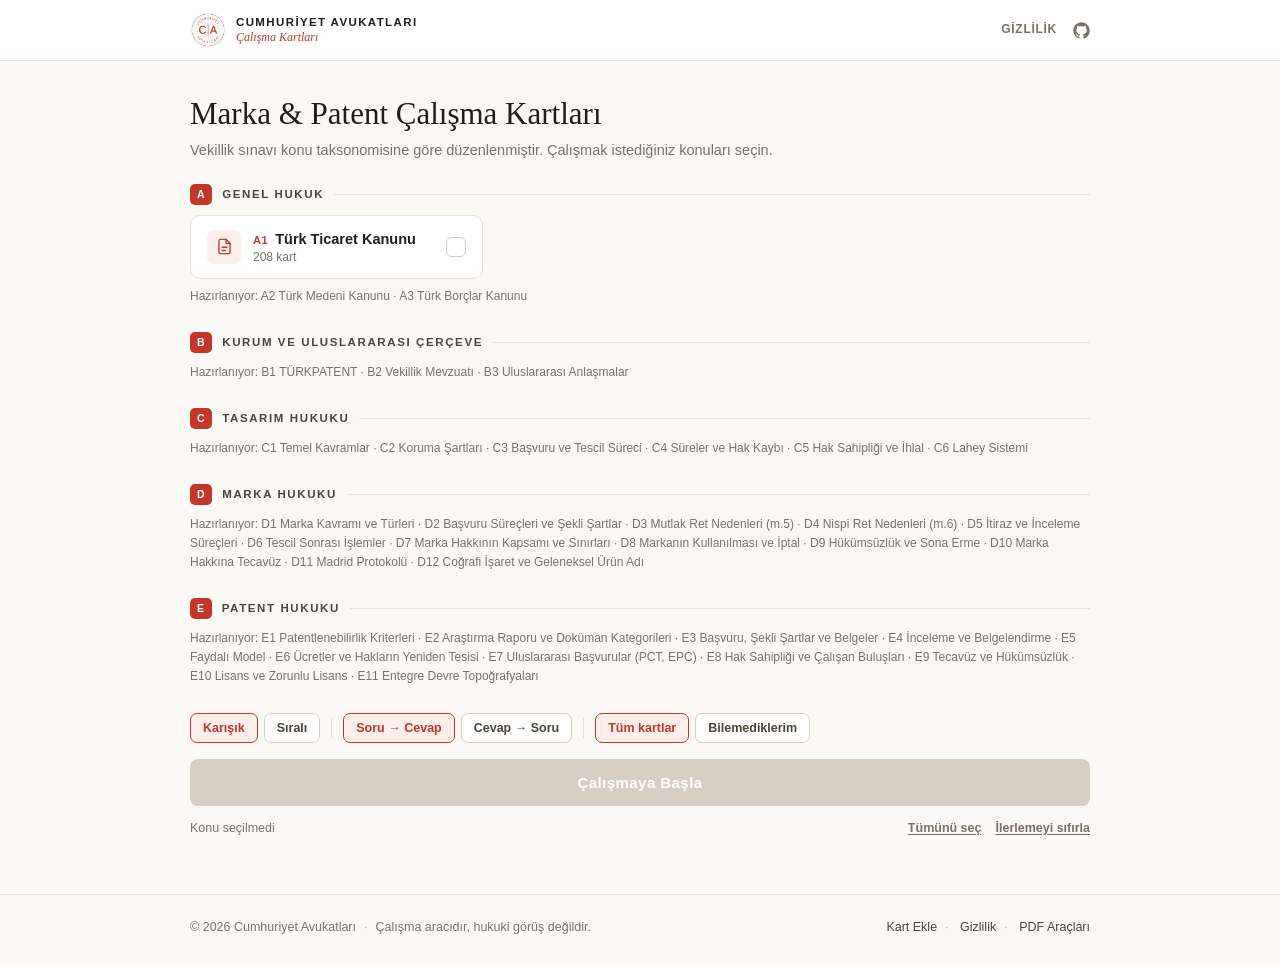
==== index.html @ 741593d1 "İçeriği konu taksonomisine oturt ve A1'i (TTK) doldur Kart verisi, vekillik sınavı konu taksonomisin" ====
<!DOCTYPE html>
<html lang="tr">
<head>
<meta charset="UTF-8">
<meta name="viewport" content="width=device-width, initial-scale=1.0">
<title>Marka &amp; Patent Çalışma Kartları — Cumhuriyet Avukatları</title>
<meta name="description" content="Marka ve Patent Vekilliği Sınavı için soru–cevap çalışma kartları. Tarayıcıda çalışır, üyelik istemez, veri toplamaz.">
<link rel="icon" type="image/png" href="assets/favicon.png">
<link rel="stylesheet" href="assets/css/style.css">
<link rel="stylesheet" href="assets/css/kartlar.css">
</head>
<body>

<header class="site-header">
  <div class="container header-inner">
    <a class="brand" href="index.html">
      <img src="assets/logo.png" alt="Cumhuriyet Avukatları logosu" class="brand-logo">
      <span class="brand-text"><strong>CUMHUR&#304;YET AVUKATLARI</strong><small>Çalışma Kartları</small></span>
    </a>
    <div class="header-links">
      <a href="gizlilik.html"><span class="metin">Gizlilik</span></a>
      <a href="https://github.com/ersancetin/marka-patent-calisma-kartlari" target="_blank" rel="noopener" title="GitHub" aria-label="GitHub"><svg width="17" height="17" viewBox="0 0 24 24" fill="currentColor"><path d="M12 .5C5.6.5.5 5.6.5 12c0 5.1 3.3 9.4 7.9 10.9.6.1.8-.2.8-.6v-2c-3.2.7-3.9-1.4-3.9-1.4-.5-1.3-1.3-1.7-1.3-1.7-1-.7.1-.7.1-.7 1.2.1 1.8 1.2 1.8 1.2 1 1.8 2.8 1.3 3.4 1 .1-.8.4-1.3.7-1.6-2.6-.3-5.3-1.3-5.3-5.7 0-1.3.4-2.3 1.2-3.1-.1-.3-.5-1.5.1-3.1 0 0 1-.3 3.2 1.2a11 11 0 0 1 5.8 0c2.2-1.5 3.2-1.2 3.2-1.2.6 1.6.2 2.8.1 3.1.8.8 1.2 1.8 1.2 3.1 0 4.4-2.7 5.4-5.3 5.7.4.4.8 1.1.8 2.2v3.3c0 .4.2.7.8.6 4.6-1.5 7.9-5.8 7.9-10.9C23.5 5.6 18.4.5 12 .5z"/></svg></a>
    </div>
  </div>
</header>

<main class="container">

  <!-- ============ Deste seçimi ============ -->
  <div id="secim-ekrani">
    <div class="sayfa-bas">
      <h1>Marka &amp; Patent Çalışma Kartları</h1>
      <p>Vekillik sınavı konu taksonomisine göre düzenlenmiştir. Çalışmak istediğiniz konuları seçin.</p>
    </div>

    <div class="bos-uyari hidden" id="bos-uyari">
      <strong>Henüz kart yüklenmedi.</strong>
      Kart içeriği <code>data/desteler.js</code> dosyasından okunur; biçim için
      <a href="katki.html">kart ekleme rehberine</a> bakabilirsiniz.
    </div>

    <div id="deste-grid"></div>

    <div class="secenekler" id="secenekler">
      <div class="opt-row">
        <button type="button" class="opt-choice active" data-grup="sira" data-sira="karisik">Karışık</button>
        <button type="button" class="opt-choice" data-grup="sira" data-sira="sirali">Sıralı</button>
        <span class="opt-ayrac"></span>
        <button type="button" class="opt-choice active" data-grup="yon" data-yon="soru">Soru &rarr; Cevap</button>
        <button type="button" class="opt-choice" data-grup="yon" data-yon="cevap">Cevap &rarr; Soru</button>
        <span class="opt-ayrac"></span>
        <button type="button" class="opt-choice active" data-grup="kapsam" data-kapsam="tumu">Tüm kartlar</button>
        <button type="button" class="opt-choice" data-grup="kapsam" data-kapsam="bilinmeyen">Bilemediklerim</button>
      </div>
      <button type="button" class="btn btn-primary btn-block" id="basla" disabled>Çalışmaya Başla</button>
      <p class="secim-alt">
        <span id="secim-say"></span>
        <button type="button" class="link-btn" id="tumunu-sec">Tümünü seç</button>
        <button type="button" class="link-btn" id="sifirla">İlerlemeyi sıfırla</button>
      </p>
    </div>
  </div>

  <!-- ============ Çalışma ekranı ============ -->
  <div id="calisma-ekrani" class="calisma hidden">
    <div class="calisma-bar">
      <button type="button" class="gez-btn" id="geri">
        <svg width="14" height="14" viewBox="0 0 24 24" fill="none" stroke="currentColor" stroke-width="2.2" stroke-linecap="round" stroke-linejoin="round"><path d="M19 12H5M11 6l-6 6 6 6"/></svg>
        Konular
      </button>
      <span class="deste-etiket" id="deste-etiket"></span>
      <span class="sayac"><strong id="sayac-mevcut">1</strong> / <span id="sayac-toplam">0</span></span>
    </div>

    <div class="ilerleme"><div class="ilerleme-dolu" id="ilerleme-dolu"></div></div>

    <div class="kart-alan">
      <div class="kart" id="kart" role="button" tabindex="0" aria-label="Kartı çevirmek için tıklayın">
        <div class="kart-yuz kart-on">
          <span class="kart-etiket" id="kart-on-etiket">Soru</span>
          <span class="kart-alt" id="kart-alt-on"></span>
          <div class="kart-metin" id="kart-on-metin"></div>
          <span class="kart-ipucu">Cevap için dokunun</span>
        </div>
        <div class="kart-yuz kart-arka">
          <span class="kart-etiket" id="kart-arka-etiket">Cevap</span>
          <span class="kart-alt" id="kart-alt-arka"></span>
          <div class="kart-metin" id="kart-arka-metin"></div>
          <div class="kart-kaynak" id="kart-kaynak"></div>
          <span class="kart-ipucu">Geri dönmek için dokunun</span>
        </div>
      </div>
    </div>

    <div class="degerlendirme">
      <button type="button" class="deg-btn bildim" id="bildim">
        <svg width="15" height="15" viewBox="0 0 24 24" fill="none" stroke="currentColor" stroke-width="2.4" stroke-linecap="round" stroke-linejoin="round"><path d="M4 12.5l5 5L20 6.5"/></svg>
        Bildim
      </button>
      <button type="button" class="deg-btn tekrar" id="tekrar">
        <svg width="15" height="15" viewBox="0 0 24 24" fill="none" stroke="currentColor" stroke-width="2.2" stroke-linecap="round" stroke-linejoin="round"><path d="M20 11a8 8 0 1 0-2.3 6.3"/><path d="M20 5v6h-6"/></svg>
        Tekrar Et
      </button>
    </div>

    <div class="gezinme">
      <button type="button" class="gez-btn" id="onceki">
        <svg width="13" height="13" viewBox="0 0 24 24" fill="none" stroke="currentColor" stroke-width="2.2" stroke-linecap="round" stroke-linejoin="round"><path d="M15 6l-6 6 6 6"/></svg>
        Önceki
      </button>
      <button type="button" class="gez-btn ikon" id="karistir" title="Karıştır" aria-label="Karıştır">
        <svg width="14" height="14" viewBox="0 0 24 24" fill="none" stroke="currentColor" stroke-width="2" stroke-linecap="round" stroke-linejoin="round"><path d="M16 3h5v5M4 20L21 3M21 16v5h-5M15 15l6 6M4 4l5 5"/></svg>
      </button>
      <button type="button" class="gez-btn" id="sonraki">
        <span id="sonraki-metin">Sonraki</span>
        <svg width="13" height="13" viewBox="0 0 24 24" fill="none" stroke="currentColor" stroke-width="2.2" stroke-linecap="round" stroke-linejoin="round"><path d="M9 6l6 6-6 6"/></svg>
      </button>
    </div>

    <p class="kisayollar">
      <kbd>Boşluk</kbd> çevir · <kbd>&larr;</kbd> <kbd>&rarr;</kbd> gezin · <kbd>1</kbd> bildim · <kbd>2</kbd> tekrar
    </p>
  </div>

  <!-- ============ Tur özeti ============ -->
  <div id="ozet-ekrani" class="ozet hidden">
    <div class="ozet-oran" id="ozet-oran">%0</div>
    <h2>Tur tamamlandı</h2>
    <p class="ozet-alt" id="ozet-alt"></p>
    <div class="ozet-actions">
      <button type="button" class="btn btn-primary" id="tekrar-et">Bilemediklerimi Tekrar Et</button>
      <button type="button" class="btn btn-outline" id="bastan">Baştan Başla</button>
      <button type="button" class="btn btn-outline" id="ozet-geri">Konulara Dön</button>
    </div>
  </div>

</main>

<footer class="site-footer">
  <div class="container footer-inner">
    <span>&copy; 2026 Cumhuriyet Avukatları<span class="sep">·</span>Çalışma aracıdır, hukuki görüş değildir.</span>
    <span>
      <a href="katki.html">Kart Ekle</a><span class="sep">·</span>
      <a href="gizlilik.html">Gizlilik</a><span class="sep">·</span>
      <a href="https://ersancetin.github.io/cumhuriyet-avukatlari/" target="_blank" rel="noopener">PDF Araçları</a>
    </span>
  </div>
</footer>

<script src="data/desteler.js"></script>
<script src="assets/js/kartlar.js"></script>
</body>
</html>
---- assets/css/style.css ----
/* ============================================================
   Cumhuriyet Avukatları · Çalışma Kartları
   Sade marka katmanı: ince başlık, ince altbilgi, doküman sayfası.
   Açık kaynak — https://github.com/ersancetin/marka-patent-calisma-kartlari
   ============================================================ */

:root {
  --red: #C2372A;
  --red-dark: #A32C20;
  --red-soft: #FBEEEC;
  --ink: #221D18;
  --ink-soft: #4A443D;
  --muted: #7A7268;
  --paper: #FBF9F6;
  --white: #FFFFFF;
  --line: #E9E2D9;
  --line-strong: #D8CFC4;
  --green: #22683B;
  --green-soft: #EDF6F0;
  --green-line: #CCE5D6;
  --serif: Georgia, 'Times New Roman', Times, serif;
  --sans: -apple-system, BlinkMacSystemFont, 'Segoe UI', Roboto, 'Helvetica Neue', Arial, sans-serif;
  --radius: 10px;
  --shadow: 0 1px 2px rgba(34, 29, 24, .04), 0 8px 24px rgba(34, 29, 24, .05);
}

* { margin: 0; padding: 0; box-sizing: border-box; }

body {
  font-family: var(--sans);
  color: var(--ink);
  background: var(--paper);
  line-height: 1.6;
  font-size: 16px;
  -webkit-font-smoothing: antialiased;
}

.container { max-width: 940px; margin: 0 auto; padding: 0 20px; }
.container-narrow { max-width: 720px; margin: 0 auto; padding: 0 20px; }

a { color: var(--red); text-decoration: none; }
a:hover { color: var(--red-dark); }

.hidden { display: none !important; }

/* ---------- İnce başlık ---------- */

.site-header {
  background: var(--white);
  border-bottom: 1px solid var(--line);
}

.header-inner {
  display: flex;
  align-items: center;
  justify-content: space-between;
  height: 60px;
  gap: 14px;
}

.brand { display: flex; align-items: center; gap: 10px; color: var(--ink); min-width: 0; }
.brand:hover { color: var(--ink); }
.brand-logo { width: 36px; height: 36px; display: block; flex-shrink: 0; }
.brand-text { display: flex; flex-direction: column; line-height: 1.25; white-space: nowrap; }
.brand-text strong { font-size: 11.5px; letter-spacing: .12em; font-weight: 700; }
.brand-text small { font-family: var(--serif); font-style: italic; font-size: 12px; color: var(--red); }

.header-links { display: flex; align-items: center; gap: 16px; flex-shrink: 0; }
.header-links a {
  color: var(--muted);
  font-size: 12px;
  font-weight: 600;
  letter-spacing: .06em;
  text-transform: uppercase;
  display: inline-flex;
  align-items: center;
}
.header-links a:hover { color: var(--red); }
.header-links svg { display: block; }

/* ---------- Butonlar ---------- */

.btn {
  display: inline-flex;
  align-items: center;
  justify-content: center;
  gap: 8px;
  padding: 12px 24px;
  border-radius: 8px;
  font-size: 14px;
  font-weight: 700;
  letter-spacing: .03em;
  cursor: pointer;
  border: 1px solid transparent;
  transition: all .15s ease;
  font-family: var(--sans);
}
.btn-primary { background: var(--red); color: var(--white); }
.btn-primary:hover:not(:disabled) { background: var(--red-dark); color: var(--white); }
.btn-primary:disabled { background: var(--line-strong); cursor: not-allowed; color: var(--white); }
.btn-outline { background: var(--white); color: var(--ink); border-color: var(--line-strong); }
.btn-outline:hover:not(:disabled) { border-color: var(--red); color: var(--red); }
.btn-outline:disabled { opacity: .4; cursor: not-allowed; }
.btn-block { width: 100%; padding: 14px 24px; font-size: 15px; }

/* ---------- İnce altbilgi ---------- */

.site-footer {
  border-top: 1px solid var(--line);
  margin-top: 56px;
  padding: 22px 0 30px;
  font-size: 12.5px;
  color: var(--muted);
}
.footer-inner {
  display: flex;
  justify-content: space-between;
  align-items: center;
  gap: 10px 20px;
  flex-wrap: wrap;
}
.footer-inner a { color: var(--ink-soft); }
.footer-inner a:hover { color: var(--red); }
.footer-inner .sep { margin: 0 8px; opacity: .45; }

/* ---------- Doküman sayfası (katkı, gizlilik) ---------- */

.prose { padding: 40px 0 20px; }
.prose h1 { font-family: var(--serif); font-weight: 400; font-size: clamp(26px, 4vw, 34px); margin-bottom: 8px; }
.prose .updated { font-size: 13px; color: var(--muted); margin-bottom: 32px; }
.prose h2 { font-family: var(--serif); font-weight: 400; font-size: 21px; margin: 34px 0 12px; }
.prose h3 { font-size: 15.5px; margin: 22px 0 8px; }
.prose p, .prose li { color: var(--ink-soft); font-size: 15px; line-height: 1.72; }
.prose p { margin-bottom: 13px; }
.prose ul, .prose ol { padding-left: 22px; margin-bottom: 13px; }
.prose li { margin-bottom: 7px; }
.prose pre {
  background: var(--white);
  border: 1px solid var(--line);
  border-radius: 8px;
  padding: 14px 16px;
  overflow-x: auto;
  font-size: 12.5px;
  line-height: 1.6;
  margin-bottom: 15px;
}
.prose code {
  font-size: 13px;
  background: var(--red-soft);
  color: var(--red-dark);
  padding: 1px 5px;
  border-radius: 4px;
}
.prose pre code { background: none; color: var(--ink); padding: 0; }
.prose .callout {
  border: 1px solid var(--line);
  border-left: 3px solid var(--red);
  background: var(--white);
  border-radius: 8px;
  padding: 16px 20px;
  margin: 20px 0;
}
.prose .callout p:last-child { margin-bottom: 0; }

.back-link {
  display: inline-flex;
  align-items: center;
  gap: 6px;
  font-size: 12px;
  font-weight: 600;
  letter-spacing: .06em;
  text-transform: uppercase;
  color: var(--muted);
  margin-bottom: 20px;
}
.back-link:hover { color: var(--red); }

/* ---------- Responsive ---------- */

@media (max-width: 640px) {
  .header-inner { height: 56px; }
  .brand-logo { width: 32px; height: 32px; }
  .brand-text strong { font-size: 10px; letter-spacing: .09em; }
  .brand-text small { font-size: 11px; }
  .header-links { gap: 12px; }
  .header-links .metin { display: none; }
  .site-footer { margin-top: 40px; }
  .footer-inner { flex-direction: column; align-items: flex-start; gap: 6px; }
}
---- assets/css/kartlar.css ----
/* ============================================================
   Çalışma kartları arayüzü — konu seçimi, kart, tur özeti
   ============================================================ */

main.container { padding-top: 34px; }

/* ---------- Sayfa başlığı ---------- */

.sayfa-bas { margin-bottom: 22px; }
.sayfa-bas h1 {
  font-family: var(--serif);
  font-weight: 400;
  font-size: clamp(24px, 3.4vw, 31px);
  line-height: 1.25;
  margin-bottom: 5px;
}
.sayfa-bas p { color: var(--muted); font-size: 14.5px; }

/* ---------- Konu (deste) seçimi ---------- */

.modul { margin-bottom: 26px; }
.modul-bas {
  display: flex;
  align-items: center;
  gap: 10px;
  font-family: var(--sans);
  font-size: 11.5px;
  font-weight: 700;
  letter-spacing: .14em;
  text-transform: uppercase;
  color: var(--ink-soft);
  margin-bottom: 10px;
}
.modul-bas::after { content: ''; flex: 1; height: 1px; background: var(--line); }
.modul-kod {
  background: var(--red);
  color: var(--white);
  border-radius: 5px;
  padding: 2px 7px;
  font-size: 10.5px;
  letter-spacing: .06em;
}

.hazirlanan {
  font-size: 12px;
  color: var(--muted);
  line-height: 1.6;
  margin-top: 8px;
}

.deste-kod {
  display: inline-block;
  font-size: 11px;
  font-weight: 700;
  letter-spacing: .05em;
  color: var(--red);
  margin-right: 7px;
}

.deste-grid {
  display: grid;
  grid-template-columns: repeat(auto-fill, minmax(230px, 1fr));
  gap: 10px;
}

.deste-card {
  background: var(--white);
  border: 1px solid var(--line);
  border-radius: var(--radius);
  padding: 14px 16px;
  cursor: pointer;
  text-align: left;
  font-family: var(--sans);
  color: var(--ink);
  display: flex;
  align-items: center;
  gap: 12px;
  transition: border-color .13s ease, background .13s ease;
}
.deste-card:hover { border-color: var(--red); }
.deste-card.selected { border-color: var(--red); background: var(--red-soft); }
.deste-card:disabled { opacity: .5; cursor: not-allowed; border-color: var(--line); background: var(--white); }

.deste-icon {
  width: 34px; height: 34px;
  flex-shrink: 0;
  display: flex; align-items: center; justify-content: center;
  border-radius: 8px;
  background: var(--red-soft);
  color: var(--red);
}
.deste-card.selected .deste-icon { background: var(--red); color: var(--white); }
.deste-icon svg { display: block; }

.deste-body { flex: 1; min-width: 0; }
.deste-body h3 { font-size: 14.5px; font-weight: 700; line-height: 1.3; }
.deste-meta { font-size: 12px; color: var(--muted); }

.deste-check {
  width: 20px; height: 20px;
  flex-shrink: 0;
  border: 1.5px solid var(--line-strong);
  border-radius: 6px;
  display: flex; align-items: center; justify-content: center;
  color: transparent;
  transition: all .13s ease;
}
.deste-card.selected .deste-check { background: var(--red); border-color: var(--red); color: var(--white); }
.deste-card:disabled .deste-check { opacity: .4; }

/* ---------- Seçenekler ---------- */

.secenekler { margin-top: 22px; }

.opt-row { display: flex; gap: 6px; flex-wrap: wrap; align-items: center; margin-bottom: 16px; }
.opt-choice {
  border: 1px solid var(--line-strong);
  border-radius: 7px;
  padding: 7px 12px;
  font-size: 12.5px;
  font-weight: 600;
  cursor: pointer;
  background: var(--white);
  color: var(--ink-soft);
  font-family: var(--sans);
  transition: all .12s ease;
}
.opt-choice:hover { border-color: var(--red); }
.opt-choice.active { border-color: var(--red); background: var(--red-soft); color: var(--red); }
.opt-ayrac { width: 1px; height: 20px; background: var(--line); margin: 0 5px; }

.secim-alt {
  margin-top: 12px;
  font-size: 12.5px;
  color: var(--muted);
  display: flex;
  gap: 14px;
  flex-wrap: wrap;
  align-items: center;
}
.secim-alt #secim-say { margin-right: auto; }
.secim-alt strong { color: var(--ink); font-weight: 700; }

.link-btn {
  background: none;
  border: none;
  cursor: pointer;
  font-family: var(--sans);
  font-size: 12.5px;
  font-weight: 600;
  color: var(--muted);
  padding: 0;
  text-decoration: underline;
  text-underline-offset: 2px;
}
.link-btn:hover { color: var(--red); }

/* ---------- Çalışma ekranı ---------- */

.calisma-bar {
  display: flex;
  align-items: center;
  justify-content: space-between;
  gap: 12px;
  margin-bottom: 10px;
}
.calisma-bar .deste-etiket {
  font-size: 11px;
  font-weight: 700;
  letter-spacing: .13em;
  text-transform: uppercase;
  color: var(--red);
  text-align: center;
  overflow: hidden;
  text-overflow: ellipsis;
  white-space: nowrap;
}
.calisma-bar .sayac { font-size: 12.5px; color: var(--muted); white-space: nowrap; }
.calisma-bar .sayac strong { font-size: 15px; color: var(--ink); font-weight: 700; }

.ilerleme {
  height: 3px;
  background: var(--line);
  border-radius: 99px;
  overflow: hidden;
  margin-bottom: 18px;
}
.ilerleme-dolu {
  height: 100%;
  width: 0;
  background: var(--red);
  border-radius: 99px;
  transition: width .25s ease;
}

/* ---------- Kart ---------- */

.kart-alan { perspective: 1600px; }

.kart {
  position: relative;
  width: 100%;
  min-height: 300px;
  transform-style: preserve-3d;
  transition: transform .45s cubic-bezier(.4, .2, .2, 1);
  cursor: pointer;
}
.kart.cevrildi { transform: rotateY(180deg); }

.kart-yuz {
  position: absolute;
  inset: 0;
  width: 100%;
  min-height: 300px;
  backface-visibility: hidden;
  -webkit-backface-visibility: hidden;
  border-radius: 12px;
  border: 1px solid var(--line);
  background: var(--white);
  box-shadow: var(--shadow);
  padding: 46px 34px 40px;
  display: flex;
  flex-direction: column;
  align-items: center;
  justify-content: center;
  text-align: center;
  overflow-y: auto;
}

.kart-on { border-top: 3px solid var(--red); }
.kart-arka {
  transform: rotateY(180deg);
  border-top: 3px solid var(--green);
  background: var(--green-soft);
  border-color: var(--green-line);
}

.kart-alt {
  position: absolute;
  top: 15px;
  right: 16px;
  font-size: 10.5px;
  font-weight: 700;
  letter-spacing: .08em;
  color: var(--muted);
}
.kart-alt:empty { display: none; }

.kart-etiket {
  position: absolute;
  top: 14px;
  left: 16px;
  font-size: 10px;
  font-weight: 700;
  letter-spacing: .16em;
  text-transform: uppercase;
  padding: 3px 9px;
  border-radius: 99px;
}
.kart-on .kart-etiket { background: var(--red-soft); color: var(--red); border: 1px solid var(--red); }
.kart-arka .kart-etiket { background: var(--white); color: var(--green); border: 1px solid var(--green-line); }

.kart-metin {
  font-family: var(--serif);
  font-size: clamp(16.5px, 2.2vw, 21px);
  line-height: 1.55;
  color: var(--ink);
  max-width: 600px;
}
.kart-arka .kart-metin {
  font-family: var(--sans);
  font-size: clamp(14.5px, 1.8vw, 16.5px);
  line-height: 1.7;
  color: var(--ink-soft);
  text-align: left;
}
.kart-metin b, .kart-metin strong { color: var(--ink); font-weight: 700; }

.kart-kaynak {
  margin-top: 16px;
  font-size: 12.5px;
  font-weight: 700;
  color: var(--green);
  border-top: 1px solid var(--green-line);
  padding-top: 11px;
  width: 100%;
  max-width: 600px;
  text-align: left;
}
.kart-kaynak::before {
  content: 'Dayanak · ';
  font-size: 10px;
  font-weight: 700;
  letter-spacing: .13em;
  text-transform: uppercase;
  color: var(--muted);
}
.kart-kaynak:empty { display: none; }

.kart-ipucu {
  position: absolute;
  bottom: 14px;
  left: 0; right: 0;
  font-size: 11px;
  color: var(--muted);
  pointer-events: none;
}

/* ---------- Değerlendirme + gezinme ---------- */

.degerlendirme { display: flex; gap: 8px; justify-content: center; margin-top: 18px; }
.deg-btn {
  flex: 1;
  max-width: 210px;
  padding: 12px 16px;
  border-radius: 8px;
  border: 1px solid var(--line-strong);
  background: var(--white);
  font-family: var(--sans);
  font-size: 13px;
  font-weight: 700;
  cursor: pointer;
  color: var(--ink-soft);
  display: inline-flex;
  align-items: center;
  justify-content: center;
  gap: 7px;
  transition: all .12s ease;
}
.deg-btn svg { flex-shrink: 0; }
.deg-btn.bildim:hover, .deg-btn.bildim.aktif { border-color: var(--green); background: var(--green-soft); color: var(--green); }
.deg-btn.tekrar:hover, .deg-btn.tekrar.aktif { border-color: var(--red); background: var(--red-soft); color: var(--red); }

.gezinme { display: flex; gap: 8px; justify-content: center; align-items: center; margin-top: 10px; }
.gez-btn {
  padding: 9px 15px;
  border-radius: 8px;
  border: 1px solid var(--line);
  background: var(--white);
  font-family: var(--sans);
  font-size: 12.5px;
  font-weight: 600;
  color: var(--ink-soft);
  cursor: pointer;
  display: inline-flex;
  align-items: center;
  gap: 6px;
  transition: all .12s ease;
}
.gez-btn:hover:not(:disabled) { border-color: var(--red); color: var(--red); }
.gez-btn:disabled { opacity: .35; cursor: not-allowed; }
.gez-btn.ikon { padding: 9px 11px; }

.kisayollar {
  text-align: center;
  margin-top: 18px;
  font-size: 11.5px;
  color: var(--muted);
}
.kisayollar kbd {
  background: var(--white);
  border: 1px solid var(--line-strong);
  border-bottom-width: 2px;
  border-radius: 4px;
  padding: 1px 6px;
  font-family: var(--sans);
  font-size: 10.5px;
  font-weight: 700;
  color: var(--ink-soft);
}

/* ---------- Tur özeti ---------- */

.ozet { text-align: center; padding: 40px 0 20px; }
.ozet-oran {
  font-family: var(--serif);
  font-size: 46px;
  line-height: 1;
  color: var(--red);
  margin-bottom: 14px;
}
.ozet h2 { font-family: var(--serif); font-weight: 400; font-size: 24px; margin-bottom: 6px; }
.ozet .ozet-alt { color: var(--muted); font-size: 14.5px; margin-bottom: 24px; }
.ozet-actions { display: flex; gap: 10px; justify-content: center; flex-wrap: wrap; }

/* ---------- Boş veri uyarısı ---------- */

.bos-uyari {
  border: 1px solid var(--line);
  border-left: 3px solid var(--red);
  background: var(--white);
  border-radius: 8px;
  padding: 16px 20px;
  font-size: 14px;
  color: var(--ink-soft);
  line-height: 1.65;
  margin-bottom: 20px;
}
.bos-uyari strong { color: var(--ink); }
.bos-uyari code { background: var(--red-soft); color: var(--red-dark); padding: 1px 5px; border-radius: 4px; font-size: 12.5px; }

/* ---------- Responsive ---------- */

@media (max-width: 640px) {
  main.container { padding-top: 24px; }
  .deste-grid { grid-template-columns: 1fr; }
  .kart, .kart-yuz { min-height: 280px; }
  .kart-yuz { padding: 42px 20px 38px; }
  .deg-btn { font-size: 12.5px; padding: 11px 10px; }
  .calisma-bar .deste-etiket { display: none; }
  .kisayollar { display: none; }
  .opt-ayrac { display: none; }
}
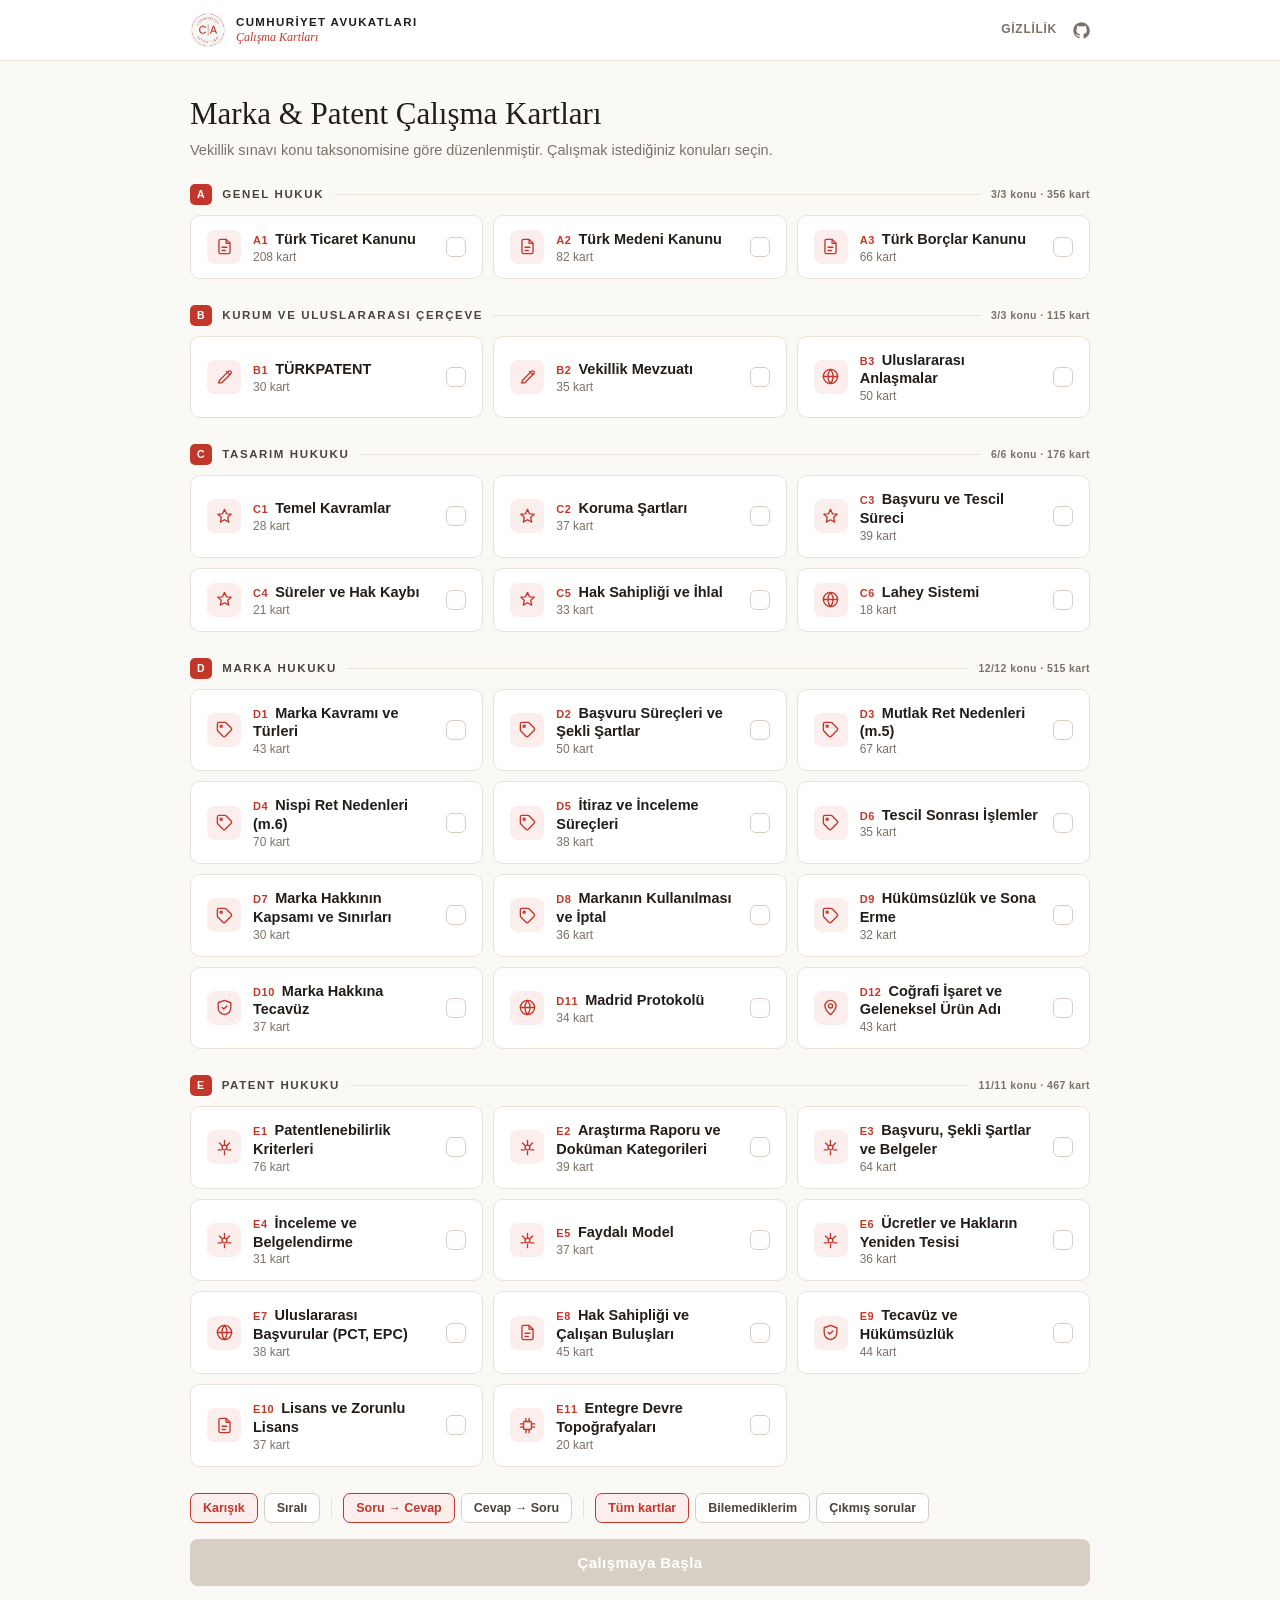
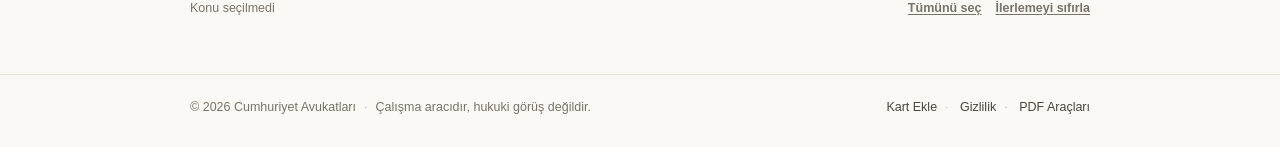
==== commit cef18a20: "Mevzuat metinlerinden doğrulama, 2024 sınavı kartları ve çıkmış soru filtresi Yüklenen birincil kayn" ====
--- a/index.html
+++ b/index.html
@@ -51,6 +51,7 @@
         <span class="opt-ayrac"></span>
         <button type="button" class="opt-choice active" data-grup="kapsam" data-kapsam="tumu">Tüm kartlar</button>
         <button type="button" class="opt-choice" data-grup="kapsam" data-kapsam="bilinmeyen">Bilemediklerim</button>
+        <button type="button" class="opt-choice" data-grup="kapsam" data-kapsam="sinav">Çıkmış sorular</button>
       </div>
       <button type="button" class="btn btn-primary btn-block" id="basla" disabled>Çalışmaya Başla</button>
       <p class="secim-alt">
@@ -79,12 +80,14 @@
         <div class="kart-yuz kart-on">
           <span class="kart-etiket" id="kart-on-etiket">Soru</span>
           <span class="kart-alt" id="kart-alt-on"></span>
+          <span class="kart-yil-alan" id="kart-yil-on"></span>
           <div class="kart-metin" id="kart-on-metin"></div>
           <span class="kart-ipucu">Cevap için dokunun</span>
         </div>
         <div class="kart-yuz kart-arka">
           <span class="kart-etiket" id="kart-arka-etiket">Cevap</span>
           <span class="kart-alt" id="kart-alt-arka"></span>
+          <span class="kart-yil-alan" id="kart-yil-arka"></span>
           <div class="kart-metin" id="kart-arka-metin"></div>
           <div class="kart-kaynak" id="kart-kaynak"></div>
           <span class="kart-ipucu">Geri dönmek için dokunun</span>
--- a/assets/css/kartlar.css
+++ b/assets/css/kartlar.css
@@ -31,7 +31,17 @@
   color: var(--ink-soft);
   margin-bottom: 10px;
 }
-.modul-bas::after { content: ''; flex: 1; height: 1px; background: var(--line); }
+.modul-ad { flex-shrink: 0; }
+.modul-bas::after { content: ''; flex: 1; height: 1px; background: var(--line); order: 2; }
+.modul-say {
+  order: 3;
+  font-size: 10.5px;
+  font-weight: 600;
+  letter-spacing: .04em;
+  text-transform: none;
+  color: var(--muted);
+  white-space: nowrap;
+}
 .modul-kod {
   background: var(--red);
   color: var(--white);
@@ -41,12 +51,17 @@
   letter-spacing: .06em;
 }
 
-.hazirlanan {
-  font-size: 12px;
-  color: var(--muted);
-  line-height: 1.6;
-  margin-top: 8px;
-}
+.deste-card.bos {
+  background: transparent;
+  border-style: dashed;
+  border-color: var(--line);
+  opacity: .72;
+}
+.deste-card.bos:hover { border-color: var(--line); }
+.deste-card.bos .deste-icon { background: transparent; border: 1px dashed var(--line-strong); color: var(--line-strong); }
+.deste-card.bos .deste-kod { color: var(--muted); }
+.deste-card.bos h3 { font-weight: 600; color: var(--ink-soft); }
+.deste-card.bos .deste-check { opacity: .3; }
 
 .deste-kod {
   display: inline-block;
@@ -246,6 +261,20 @@
 }
 .kart-alt:empty { display: none; }
 
+.kart-yil-alan { position: absolute; bottom: 14px; right: 16px; }
+.kart-yil {
+  display: inline-block;
+  font-size: 9.5px;
+  font-weight: 700;
+  letter-spacing: .1em;
+  text-transform: uppercase;
+  color: var(--red);
+  border: 1px solid var(--red);
+  border-radius: 99px;
+  padding: 2px 8px;
+}
+.kart-arka .kart-yil { color: var(--green); border-color: var(--green-line); background: var(--white); }
+
 .kart-etiket {
   position: absolute;
   top: 14px;
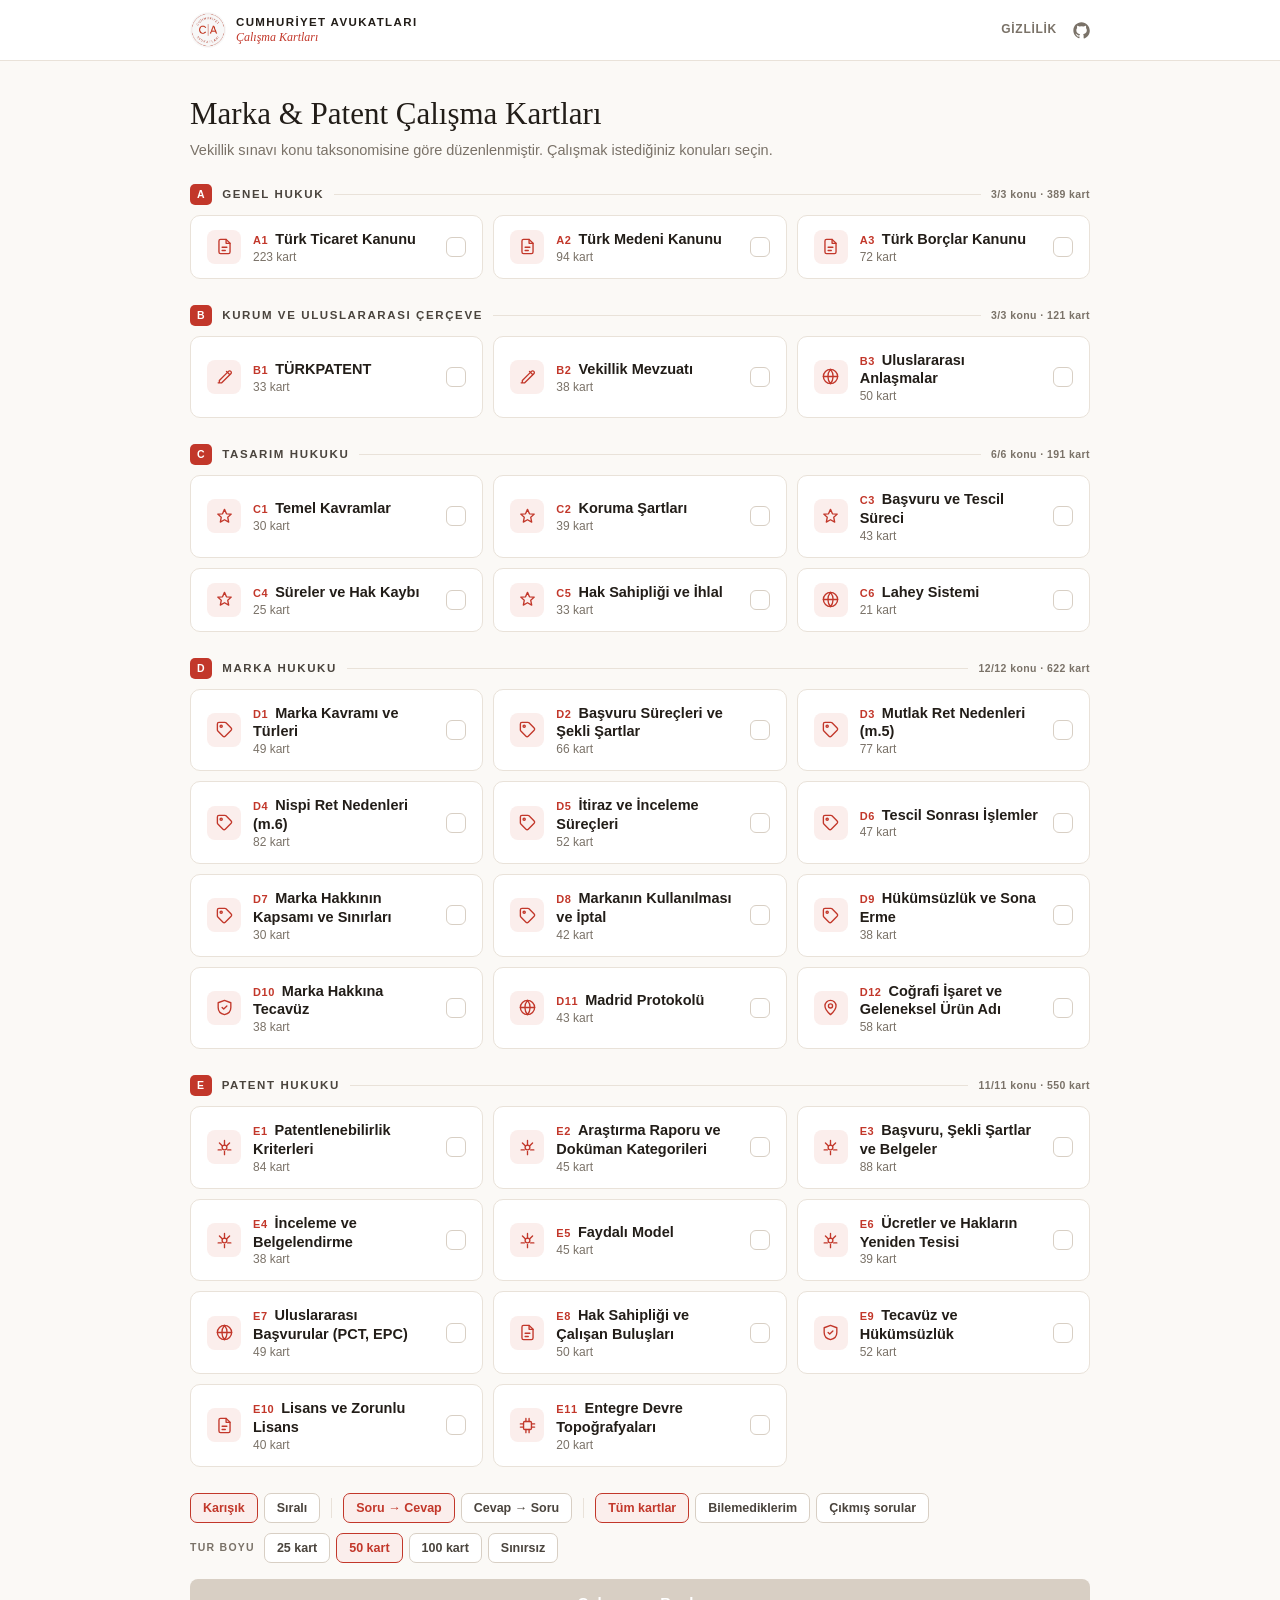
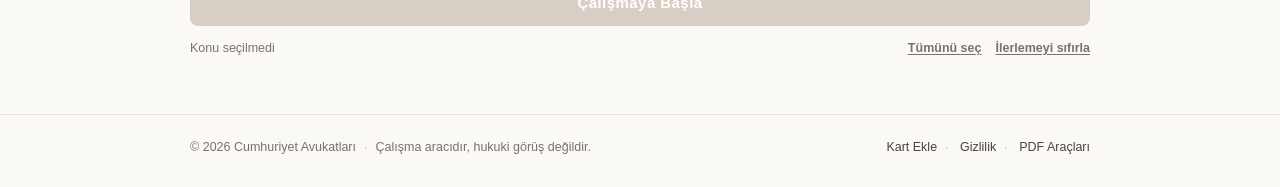
==== commit 617e6ceb: "Tur başına kart sınırı ve kaldığı yerden devam etme 1873 kartlık havuzda "Çalışmaya Başla" tek sefer" ====
--- a/index.html
+++ b/index.html
@@ -52,6 +52,13 @@
         <button type="button" class="opt-choice active" data-grup="kapsam" data-kapsam="tumu">Tüm kartlar</button>
         <button type="button" class="opt-choice" data-grup="kapsam" data-kapsam="bilinmeyen">Bilemediklerim</button>
         <button type="button" class="opt-choice" data-grup="kapsam" data-kapsam="sinav">Çıkmış sorular</button>
+      </div>
+      <div class="opt-row">
+        <span class="opt-etiket">Tur boyu</span>
+        <button type="button" class="opt-choice" data-grup="boy" data-boy="25">25 kart</button>
+        <button type="button" class="opt-choice active" data-grup="boy" data-boy="50">50 kart</button>
+        <button type="button" class="opt-choice" data-grup="boy" data-boy="100">100 kart</button>
+        <button type="button" class="opt-choice" data-grup="boy" data-boy="0">Sınırsız</button>
       </div>
       <button type="button" class="btn btn-primary btn-block" id="basla" disabled>Çalışmaya Başla</button>
       <p class="secim-alt">
@@ -131,6 +138,7 @@
     <h2>Tur tamamlandı</h2>
     <p class="ozet-alt" id="ozet-alt"></p>
     <div class="ozet-actions">
+      <button type="button" class="btn btn-primary hidden" id="sonraki-parti">Sonraki Kartlar</button>
       <button type="button" class="btn btn-primary" id="tekrar-et">Bilemediklerimi Tekrar Et</button>
       <button type="button" class="btn btn-outline" id="bastan">Baştan Başla</button>
       <button type="button" class="btn btn-outline" id="ozet-geri">Konulara Dön</button>
--- a/assets/css/kartlar.css
+++ b/assets/css/kartlar.css
@@ -31,8 +31,9 @@
   color: var(--ink-soft);
   margin-bottom: 10px;
 }
-.modul-ad { flex-shrink: 0; }
-.modul-bas::after { content: ''; flex: 1; height: 1px; background: var(--line); order: 2; }
+.modul-ad { min-width: 0; overflow: hidden; text-overflow: ellipsis; white-space: nowrap; }
+.modul-kod { flex-shrink: 0; }
+.modul-bas::after { content: ''; flex: 1; min-width: 12px; height: 1px; background: var(--line); order: 2; }
 .modul-say {
   order: 3;
   font-size: 10.5px;
@@ -49,6 +50,10 @@
   padding: 2px 7px;
   font-size: 10.5px;
   letter-spacing: .06em;
+}
+@media (max-width: 460px) {
+  .modul-bas { gap: 7px; }
+  .modul-say { font-size: 10px; }
 }
 
 .deste-card.bos {
@@ -127,7 +132,16 @@
 
 .secenekler { margin-top: 22px; }
 
-.opt-row { display: flex; gap: 6px; flex-wrap: wrap; align-items: center; margin-bottom: 16px; }
+.opt-row { display: flex; gap: 6px; flex-wrap: wrap; align-items: center; margin-bottom: 10px; }
+.opt-row:last-of-type { margin-bottom: 16px; }
+.opt-etiket {
+  font-size: 10.5px;
+  font-weight: 700;
+  letter-spacing: .12em;
+  text-transform: uppercase;
+  color: var(--muted);
+  margin-right: 3px;
+}
 .opt-choice {
   border: 1px solid var(--line-strong);
   border-radius: 7px;
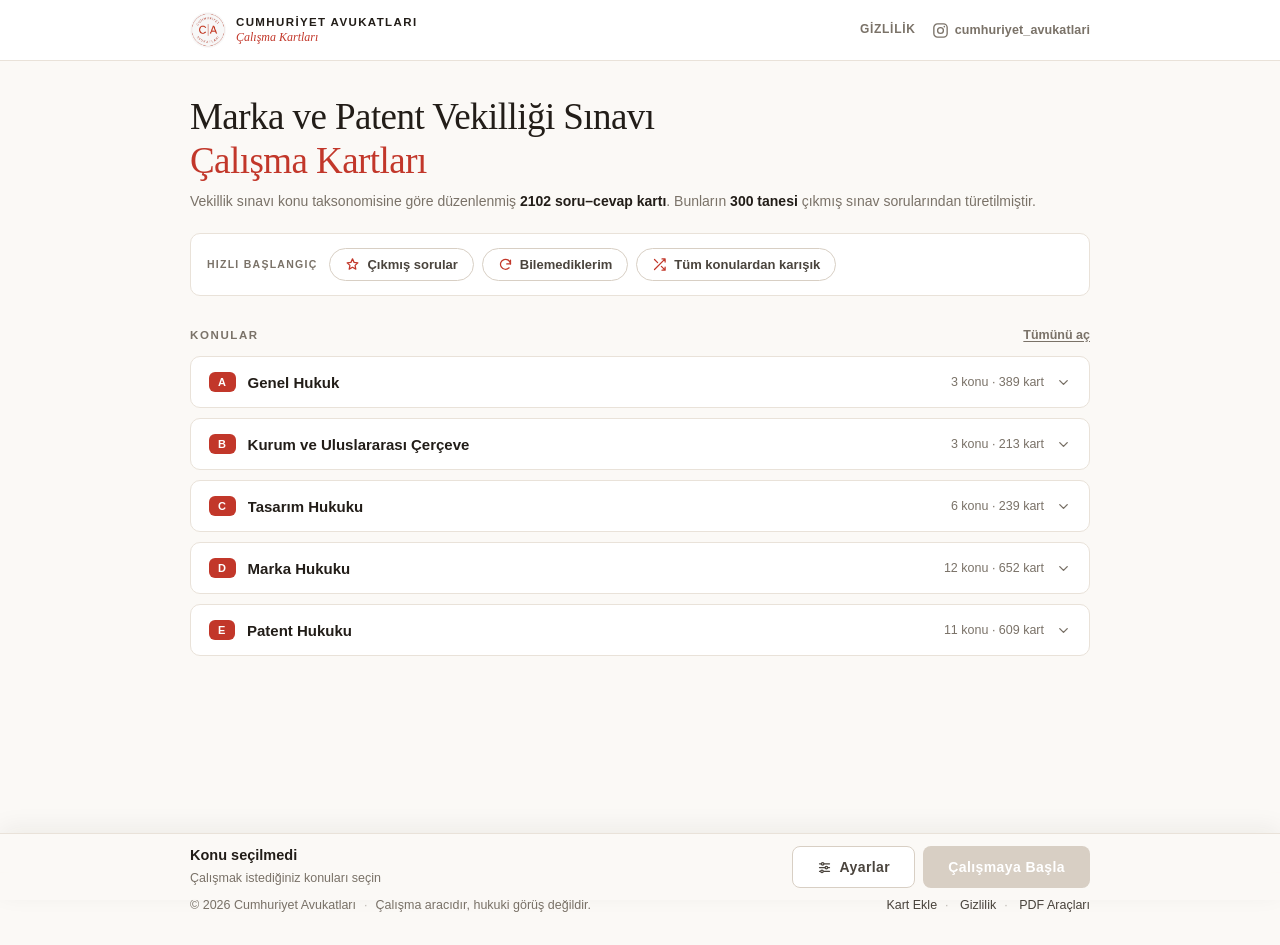
==== commit d3aa4a3c: "Seçim ekranını sadeleştir, uygulama adını ve Instagram bağlantısını ekle Açılışta 35 konu kartı ve 1" ====
--- a/index.html
+++ b/index.html
@@ -3,7 +3,7 @@
 <head>
 <meta charset="UTF-8">
 <meta name="viewport" content="width=device-width, initial-scale=1.0">
-<title>Marka &amp; Patent Çalışma Kartları — Cumhuriyet Avukatları</title>
+<title>Marka ve Patent Vekilliği Sınavı Çalışma Kartları — Cumhuriyet Avukatları</title>
 <meta name="description" content="Marka ve Patent Vekilliği Sınavı için soru–cevap çalışma kartları. Tarayıcıda çalışır, üyelik istemez, veri toplamaz.">
 <link rel="icon" type="image/png" href="assets/favicon.png">
 <link rel="stylesheet" href="assets/css/style.css">
@@ -19,7 +19,10 @@
     </a>
     <div class="header-links">
       <a href="gizlilik.html"><span class="metin">Gizlilik</span></a>
-      <a href="https://github.com/ersancetin/marka-patent-calisma-kartlari" target="_blank" rel="noopener" title="GitHub" aria-label="GitHub"><svg width="17" height="17" viewBox="0 0 24 24" fill="currentColor"><path d="M12 .5C5.6.5.5 5.6.5 12c0 5.1 3.3 9.4 7.9 10.9.6.1.8-.2.8-.6v-2c-3.2.7-3.9-1.4-3.9-1.4-.5-1.3-1.3-1.7-1.3-1.7-1-.7.1-.7.1-.7 1.2.1 1.8 1.2 1.8 1.2 1 1.8 2.8 1.3 3.4 1 .1-.8.4-1.3.7-1.6-2.6-.3-5.3-1.3-5.3-5.7 0-1.3.4-2.3 1.2-3.1-.1-.3-.5-1.5.1-3.1 0 0 1-.3 3.2 1.2a11 11 0 0 1 5.8 0c2.2-1.5 3.2-1.2 3.2-1.2.6 1.6.2 2.8.1 3.1.8.8 1.2 1.8 1.2 3.1 0 4.4-2.7 5.4-5.3 5.7.4.4.8 1.1.8 2.2v3.3c0 .4.2.7.8.6 4.6-1.5 7.9-5.8 7.9-10.9C23.5 5.6 18.4.5 12 .5z"/></svg></a>
+      <a class="ig-link" href="https://www.instagram.com/cumhuriyet_avukatlari" target="_blank" rel="noopener" title="Instagram: @cumhuriyet_avukatlari" aria-label="Instagram: cumhuriyet_avukatlari">
+        <svg width="17" height="17" viewBox="0 0 24 24" fill="none" stroke="currentColor" stroke-width="1.9" stroke-linecap="round" stroke-linejoin="round"><rect x="2.6" y="2.6" width="18.8" height="18.8" rx="5.2"/><circle cx="12" cy="12" r="4.1"/><circle cx="17.4" cy="6.6" r="1.15" fill="currentColor" stroke="none"/></svg>
+        <span class="metin">cumhuriyet_avukatlari</span>
+      </a>
     </div>
   </div>
 </header>
@@ -29,8 +32,24 @@
   <!-- ============ Deste seçimi ============ -->
   <div id="secim-ekrani">
     <div class="sayfa-bas">
-      <h1>Marka &amp; Patent Çalışma Kartları</h1>
-      <p>Vekillik sınavı konu taksonomisine göre düzenlenmiştir. Çalışmak istediğiniz konuları seçin.</p>
+      <h1>Marka ve Patent Vekilliği Sınavı<br><span>Çalışma Kartları</span></h1>
+      <p class="sayfa-alt" id="sayfa-alt"></p>
+    </div>
+
+    <div class="hizli" id="hizli">
+      <span class="hizli-etiket">Hızlı başlangıç</span>
+      <button type="button" class="hizli-btn" data-hizli="sinav">
+        <svg width="15" height="15" viewBox="0 0 24 24" fill="none" stroke="currentColor" stroke-width="2" stroke-linecap="round" stroke-linejoin="round"><path d="M12 3l2.5 5.6 6.1.7-4.5 4.1 1.2 6-5.3-3-5.3 3 1.2-6L3.4 9.3l6.1-.7z"/></svg>
+        Çıkmış sorular
+      </button>
+      <button type="button" class="hizli-btn" data-hizli="bilinmeyen">
+        <svg width="15" height="15" viewBox="0 0 24 24" fill="none" stroke="currentColor" stroke-width="2" stroke-linecap="round" stroke-linejoin="round"><path d="M20 11a8 8 0 1 0-2.3 6.3"/><path d="M20 5v6h-6"/></svg>
+        Bilemediklerim
+      </button>
+      <button type="button" class="hizli-btn" data-hizli="tumu">
+        <svg width="15" height="15" viewBox="0 0 24 24" fill="none" stroke="currentColor" stroke-width="2" stroke-linecap="round" stroke-linejoin="round"><path d="M16 3h5v5M4 20L21 3M21 16v5h-5M15 15l6 6M4 4l5 5"/></svg>
+        Tüm konulardan karışık
+      </button>
     </div>
 
     <div class="bos-uyari hidden" id="bos-uyari">
@@ -39,34 +58,12 @@
       <a href="katki.html">kart ekleme rehberine</a> bakabilirsiniz.
     </div>
 
+    <div class="konu-bas">
+      <h2>Konular</h2>
+      <button type="button" class="link-btn" id="tumunu-ac">Tümünü aç</button>
+    </div>
+
     <div id="deste-grid"></div>
-
-    <div class="secenekler" id="secenekler">
-      <div class="opt-row">
-        <button type="button" class="opt-choice active" data-grup="sira" data-sira="karisik">Karışık</button>
-        <button type="button" class="opt-choice" data-grup="sira" data-sira="sirali">Sıralı</button>
-        <span class="opt-ayrac"></span>
-        <button type="button" class="opt-choice active" data-grup="yon" data-yon="soru">Soru &rarr; Cevap</button>
-        <button type="button" class="opt-choice" data-grup="yon" data-yon="cevap">Cevap &rarr; Soru</button>
-        <span class="opt-ayrac"></span>
-        <button type="button" class="opt-choice active" data-grup="kapsam" data-kapsam="tumu">Tüm kartlar</button>
-        <button type="button" class="opt-choice" data-grup="kapsam" data-kapsam="bilinmeyen">Bilemediklerim</button>
-        <button type="button" class="opt-choice" data-grup="kapsam" data-kapsam="sinav">Çıkmış sorular</button>
-      </div>
-      <div class="opt-row">
-        <span class="opt-etiket">Tur boyu</span>
-        <button type="button" class="opt-choice" data-grup="boy" data-boy="25">25 kart</button>
-        <button type="button" class="opt-choice active" data-grup="boy" data-boy="50">50 kart</button>
-        <button type="button" class="opt-choice" data-grup="boy" data-boy="100">100 kart</button>
-        <button type="button" class="opt-choice" data-grup="boy" data-boy="0">Sınırsız</button>
-      </div>
-      <button type="button" class="btn btn-primary btn-block" id="basla" disabled>Çalışmaya Başla</button>
-      <p class="secim-alt">
-        <span id="secim-say"></span>
-        <button type="button" class="link-btn" id="tumunu-sec">Tümünü seç</button>
-        <button type="button" class="link-btn" id="sifirla">İlerlemeyi sıfırla</button>
-      </p>
-    </div>
   </div>
 
   <!-- ============ Çalışma ekranı ============ -->
@@ -147,6 +144,63 @@
 
 </main>
 
+<!-- ============ Yapışkan seçim çubuğu ============ -->
+<div class="alt-bar" id="alt-bar">
+  <div class="ayar-panel hidden" id="ayar-panel">
+    <div class="container ayar-ic">
+      <div class="ayar-grup">
+        <span class="ayar-baslik">Kapsam</span>
+        <div class="opt-row">
+          <button type="button" class="opt-choice active" data-grup="kapsam" data-kapsam="tumu">Tüm kartlar</button>
+          <button type="button" class="opt-choice" data-grup="kapsam" data-kapsam="bilinmeyen">Bilemediklerim</button>
+          <button type="button" class="opt-choice" data-grup="kapsam" data-kapsam="sinav">Çıkmış sorular</button>
+        </div>
+      </div>
+      <div class="ayar-grup">
+        <span class="ayar-baslik">Tur boyu</span>
+        <div class="opt-row">
+          <button type="button" class="opt-choice" data-grup="boy" data-boy="25">25</button>
+          <button type="button" class="opt-choice active" data-grup="boy" data-boy="50">50</button>
+          <button type="button" class="opt-choice" data-grup="boy" data-boy="100">100</button>
+          <button type="button" class="opt-choice" data-grup="boy" data-boy="0">Sınırsız</button>
+        </div>
+      </div>
+      <div class="ayar-grup">
+        <span class="ayar-baslik">Sıra</span>
+        <div class="opt-row">
+          <button type="button" class="opt-choice active" data-grup="sira" data-sira="karisik">Karışık</button>
+          <button type="button" class="opt-choice" data-grup="sira" data-sira="sirali">Sıralı</button>
+        </div>
+      </div>
+      <div class="ayar-grup">
+        <span class="ayar-baslik">Yön</span>
+        <div class="opt-row">
+          <button type="button" class="opt-choice active" data-grup="yon" data-yon="soru">Soru &rarr; Cevap</button>
+          <button type="button" class="opt-choice" data-grup="yon" data-yon="cevap">Cevap &rarr; Soru</button>
+        </div>
+      </div>
+      <p class="ayar-alt">
+        <button type="button" class="link-btn" id="tumunu-sec">Tüm konuları seç</button>
+        <button type="button" class="link-btn" id="sifirla">İlerlemeyi sıfırla</button>
+      </p>
+    </div>
+  </div>
+
+  <div class="container alt-bar-ic">
+    <div class="alt-bilgi">
+      <strong id="secim-say">Konu seçilmedi</strong>
+      <span id="secim-not">Çalışmak istediğiniz konuları seçin</span>
+    </div>
+    <div class="alt-aksiyon">
+      <button type="button" class="btn btn-ghost" id="ayar-ac" aria-expanded="false">
+        <svg width="15" height="15" viewBox="0 0 24 24" fill="none" stroke="currentColor" stroke-width="2" stroke-linecap="round" stroke-linejoin="round"><path d="M4 6h16M4 12h16M4 18h16"/><circle cx="9" cy="6" r="2" fill="var(--paper)"/><circle cx="15" cy="12" r="2" fill="var(--paper)"/><circle cx="8" cy="18" r="2" fill="var(--paper)"/></svg>
+        <span class="metin">Ayarlar</span>
+      </button>
+      <button type="button" class="btn btn-primary" id="basla" disabled>Çalışmaya Başla</button>
+    </div>
+  </div>
+</div>
+
 <footer class="site-footer">
   <div class="container footer-inner">
     <span>&copy; 2026 Cumhuriyet Avukatları<span class="sep">·</span>Çalışma aracıdır, hukuki görüş değildir.</span>
--- a/assets/css/style.css
+++ b/assets/css/style.css
@@ -77,6 +77,13 @@
 }
 .header-links a:hover { color: var(--red); }
 .header-links svg { display: block; }
+
+/* Instagram: kullanıcı adı küçük harf kalmalı */
+.ig-link { gap: 6px; }
+.ig-link .metin { text-transform: none; letter-spacing: .01em; font-size: 12.5px; }
+@media (max-width: 620px) {
+  .ig-link .metin { display: none; }
+}
 
 /* ---------- Butonlar ---------- */
 
--- a/assets/css/kartlar.css
+++ b/assets/css/kartlar.css
@@ -2,58 +2,256 @@
    Çalışma kartları arayüzü — konu seçimi, kart, tur özeti
    ============================================================ */
 
-main.container { padding-top: 34px; }
+main.container { padding-top: 34px; padding-bottom: 150px; }
 
 /* ---------- Sayfa başlığı ---------- */
 
-.sayfa-bas { margin-bottom: 22px; }
+.sayfa-bas { margin-bottom: 20px; }
 .sayfa-bas h1 {
   font-family: var(--serif);
   font-weight: 400;
-  font-size: clamp(24px, 3.4vw, 31px);
-  line-height: 1.25;
-  margin-bottom: 5px;
-}
-.sayfa-bas p { color: var(--muted); font-size: 14.5px; }
-
-/* ---------- Konu (deste) seçimi ---------- */
-
-.modul { margin-bottom: 26px; }
-.modul-bas {
-  display: flex;
-  align-items: center;
-  gap: 10px;
+  font-size: clamp(25px, 4vw, 37px);
+  line-height: 1.18;
+  letter-spacing: -.015em;
+  margin-bottom: 8px;
+}
+.sayfa-bas h1 span { color: var(--red); }
+.sayfa-alt { color: var(--muted); font-size: 14px; }
+.sayfa-alt b { color: var(--ink); font-weight: 700; }
+
+/* ---------- Hızlı başlangıç ---------- */
+
+.hizli {
+  display: flex;
+  flex-wrap: wrap;
+  align-items: center;
+  gap: 8px;
+  padding: 14px 16px;
+  margin-bottom: 30px;
+  background: var(--white);
+  border: 1px solid var(--line);
+  border-radius: var(--radius);
+}
+.hizli-etiket {
+  font-family: var(--sans);
+  font-size: 10.5px;
+  font-weight: 700;
+  letter-spacing: .12em;
+  text-transform: uppercase;
+  color: var(--muted);
+  margin-right: 4px;
+}
+.hizli-btn {
+  display: inline-flex;
+  align-items: center;
+  gap: 7px;
+  border: 1px solid var(--line-strong);
+  border-radius: 99px;
+  padding: 8px 15px;
+  font-family: var(--sans);
+  font-size: 13px;
+  font-weight: 600;
+  color: var(--ink-soft);
+  background: var(--white);
+  cursor: pointer;
+  transition: border-color .13s ease, color .13s ease, background .13s ease;
+}
+.hizli-btn svg { color: var(--red); flex-shrink: 0; }
+.hizli-btn:hover { border-color: var(--red); color: var(--red); background: var(--red-soft); }
+
+/* ---------- Konu başlığı ---------- */
+
+.konu-bas {
+  display: flex;
+  align-items: baseline;
+  justify-content: space-between;
+  gap: 12px;
+  margin-bottom: 12px;
+}
+.konu-bas h2 {
   font-family: var(--sans);
   font-size: 11.5px;
   font-weight: 700;
   letter-spacing: .14em;
   text-transform: uppercase;
-  color: var(--ink-soft);
+  color: var(--muted);
+}
+
+/* ---------- Modül akordeonu ---------- */
+
+.modul {
+  background: var(--white);
+  border: 1px solid var(--line);
+  border-radius: var(--radius);
   margin-bottom: 10px;
-}
-.modul-ad { min-width: 0; overflow: hidden; text-overflow: ellipsis; white-space: nowrap; }
-.modul-kod { flex-shrink: 0; }
-.modul-bas::after { content: ''; flex: 1; min-width: 12px; height: 1px; background: var(--line); order: 2; }
-.modul-say {
-  order: 3;
-  font-size: 10.5px;
-  font-weight: 600;
-  letter-spacing: .04em;
-  text-transform: none;
-  color: var(--muted);
-  white-space: nowrap;
+  overflow: hidden;
+  transition: border-color .13s ease;
+}
+.modul.acik { border-color: var(--line-strong); }
+.modul.secili { border-color: var(--red); }
+
+.modul-bas {
+  width: 100%;
+  display: flex;
+  align-items: center;
+  gap: 12px;
+  padding: 15px 18px;
+  background: transparent;
+  border: 0;
+  font-family: var(--sans);
+  text-align: left;
+  cursor: pointer;
+  color: var(--ink);
+}
+@media (hover: hover) {
+  .modul-bas:hover { background: var(--red-soft); }
 }
 .modul-kod {
+  flex-shrink: 0;
   background: var(--red);
   color: var(--white);
-  border-radius: 5px;
-  padding: 2px 7px;
+  border-radius: 6px;
+  padding: 4px 9px;
+  font-size: 11px;
+  font-weight: 700;
+  letter-spacing: .06em;
+}
+.modul-ad {
+  flex: 1;
+  min-width: 0;
+  overflow: hidden;
+  text-overflow: ellipsis;
+  white-space: nowrap;
+  font-size: 15px;
+  font-weight: 700;
+}
+.modul-say {
+  flex-shrink: 0;
+  font-size: 12.5px;
+  color: var(--muted);
+  white-space: nowrap;
+}
+.modul-rozet {
+  flex-shrink: 0;
+  background: var(--red);
+  color: var(--white);
+  border-radius: 99px;
+  padding: 3px 9px;
+  font-size: 11.5px;
+  font-weight: 700;
+  white-space: nowrap;
+}
+.modul-ok {
+  flex-shrink: 0;
+  color: var(--muted);
+  transition: transform .18s ease;
+}
+.modul.acik .modul-ok { transform: rotate(180deg); }
+
+.modul-govde { display: none; padding: 0 18px 16px; }
+.modul.acik .modul-govde { display: block; }
+.modul-arac {
+  display: flex;
+  gap: 14px;
+  padding: 0 0 12px;
+  border-top: 1px solid var(--line);
+  padding-top: 12px;
+  margin-bottom: 12px;
+}
+
+@media (max-width: 560px) {
+  .modul-bas { gap: 9px; padding: 13px 14px; }
+  .modul-ad { font-size: 14px; }
+  .modul-say { display: none; }
+  .modul-govde { padding: 0 14px 14px; }
+}
+
+/* ---------- Yapışkan seçim çubuğu ---------- */
+
+.alt-bar {
+  position: fixed;
+  left: 0; right: 0; bottom: 0;
+  z-index: 40;
+  background: rgba(251, 249, 246, .94);
+  backdrop-filter: blur(10px);
+  -webkit-backdrop-filter: blur(10px);
+  border-top: 1px solid var(--line);
+  box-shadow: 0 -6px 24px rgba(34, 29, 24, .06);
+}
+.alt-bar.hidden { display: none; }
+.alt-bar-ic {
+  display: flex;
+  align-items: center;
+  gap: 14px;
+  padding-top: 12px;
+  padding-bottom: 12px;
+}
+.alt-bilgi { flex: 1; min-width: 0; line-height: 1.35; }
+.alt-bilgi strong {
+  display: block;
+  font-family: var(--sans);
+  font-size: 14.5px;
+  font-weight: 700;
+  color: var(--ink);
+}
+.alt-bilgi span { font-size: 12.5px; color: var(--muted); }
+.alt-aksiyon { display: flex; gap: 8px; flex-shrink: 0; }
+.alt-aksiyon .btn { white-space: nowrap; }
+
+.btn-ghost {
+  display: inline-flex;
+  align-items: center;
+  gap: 7px;
+  background: var(--white);
+  border: 1px solid var(--line-strong);
+  color: var(--ink-soft);
+}
+.btn-ghost:hover { border-color: var(--red); color: var(--red); }
+.btn-ghost.acik { border-color: var(--red); background: var(--red-soft); color: var(--red); }
+
+@media (max-width: 560px) {
+  .alt-bar-ic { gap: 10px; padding-top: 10px; padding-bottom: 10px; }
+  .alt-bilgi strong { font-size: 13.5px; }
+  .alt-bilgi span {
+    display: block;
+    font-size: 11.5px;
+    overflow: hidden;
+    text-overflow: ellipsis;
+    white-space: nowrap;
+  }
+  .btn-ghost .metin { display: none; }
+  .btn-ghost { padding-left: 13px; padding-right: 13px; }
+  .alt-aksiyon .btn { padding-left: 15px; padding-right: 15px; font-size: 13.5px; }
+}
+
+/* ---------- Ayar paneli ---------- */
+
+.ayar-panel {
+  border-bottom: 1px solid var(--line);
+  background: var(--white);
+  max-height: 62vh;
+  overflow-y: auto;
+}
+.ayar-panel.hidden { display: none; }
+.ayar-ic { padding-top: 16px; padding-bottom: 14px; }
+.ayar-grup { margin-bottom: 12px; }
+.ayar-baslik {
+  display: block;
+  font-family: var(--sans);
   font-size: 10.5px;
-  letter-spacing: .06em;
-}
-@media (max-width: 460px) {
-  .modul-bas { gap: 7px; }
-  .modul-say { font-size: 10px; }
+  font-weight: 700;
+  letter-spacing: .12em;
+  text-transform: uppercase;
+  color: var(--muted);
+  margin-bottom: 7px;
+}
+.ayar-alt {
+  display: flex;
+  gap: 16px;
+  flex-wrap: wrap;
+  padding-top: 10px;
+  border-top: 1px solid var(--line);
+  font-size: 13px;
 }
 
 .deste-card.bos {
@@ -128,24 +326,13 @@
 .deste-card.selected .deste-check { background: var(--red); border-color: var(--red); color: var(--white); }
 .deste-card:disabled .deste-check { opacity: .4; }
 
-/* ---------- Seçenekler ---------- */
-
-.secenekler { margin-top: 22px; }
-
-.opt-row { display: flex; gap: 6px; flex-wrap: wrap; align-items: center; margin-bottom: 10px; }
-.opt-row:last-of-type { margin-bottom: 16px; }
-.opt-etiket {
-  font-size: 10.5px;
-  font-weight: 700;
-  letter-spacing: .12em;
-  text-transform: uppercase;
-  color: var(--muted);
-  margin-right: 3px;
-}
+/* ---------- Seçenek çipleri ---------- */
+
+.opt-row { display: flex; gap: 6px; flex-wrap: wrap; align-items: center; }
 .opt-choice {
   border: 1px solid var(--line-strong);
-  border-radius: 7px;
-  padding: 7px 12px;
+  border-radius: 99px;
+  padding: 7px 14px;
   font-size: 12.5px;
   font-weight: 600;
   cursor: pointer;
@@ -156,19 +343,6 @@
 }
 .opt-choice:hover { border-color: var(--red); }
 .opt-choice.active { border-color: var(--red); background: var(--red-soft); color: var(--red); }
-.opt-ayrac { width: 1px; height: 20px; background: var(--line); margin: 0 5px; }
-
-.secim-alt {
-  margin-top: 12px;
-  font-size: 12.5px;
-  color: var(--muted);
-  display: flex;
-  gap: 14px;
-  flex-wrap: wrap;
-  align-items: center;
-}
-.secim-alt #secim-say { margin-right: auto; }
-.secim-alt strong { color: var(--ink); font-weight: 700; }
 
 .link-btn {
   background: none;
@@ -452,5 +626,7 @@
   .deg-btn { font-size: 12.5px; padding: 11px 10px; }
   .calisma-bar .deste-etiket { display: none; }
   .kisayollar { display: none; }
-  .opt-ayrac { display: none; }
-}
+}
+
+/* ---------- Alt bar gizliyken sayfa boşluğu ---------- */
+body.bar-yok main.container { padding-bottom: 46px; }
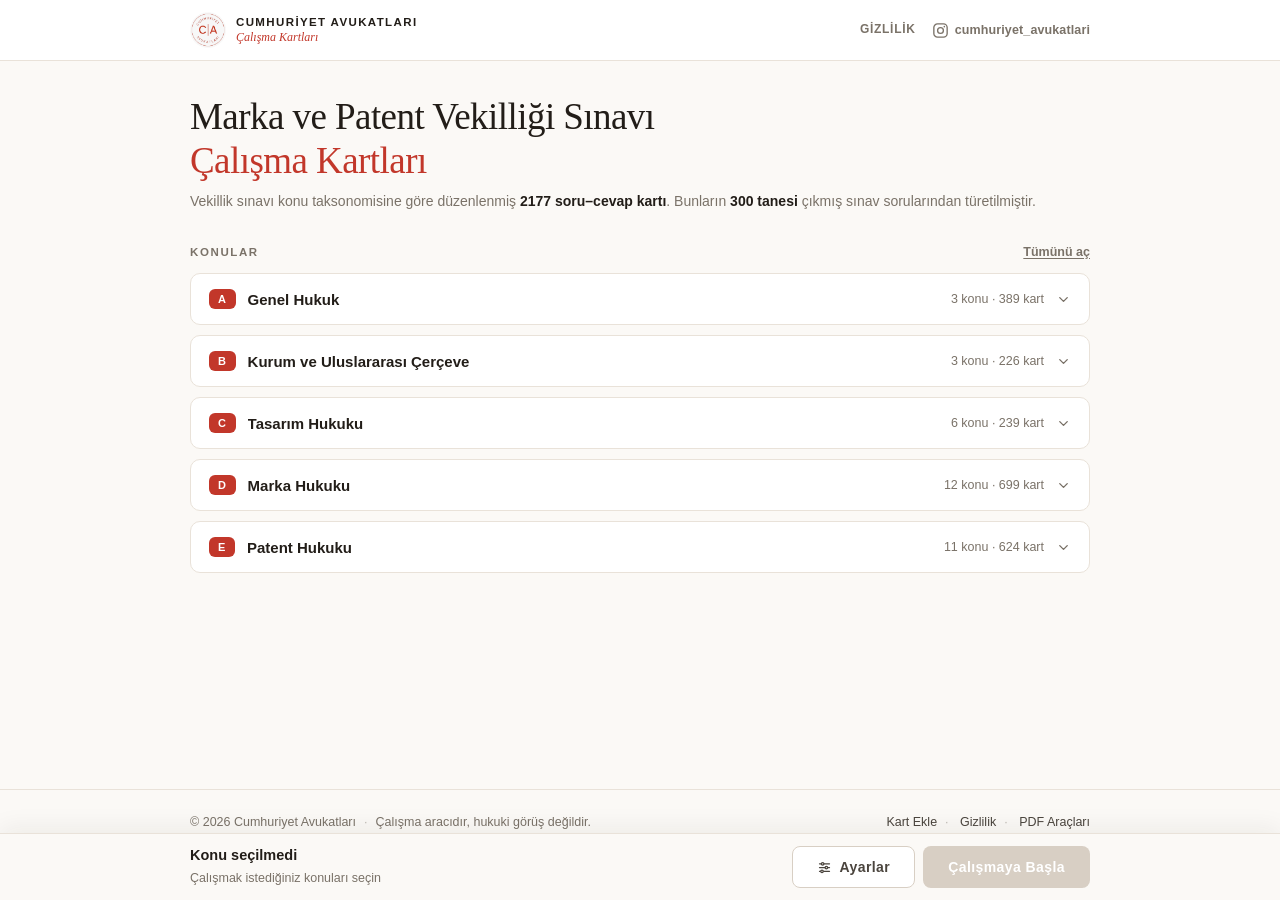
==== commit fc53ae76: "Hızlı başlangıç şeridi kaldırıldı Üç kısayol da (Çıkmış sorular / Bilemediklerim / Tüm kartlar) zate" ====
--- a/index.html
+++ b/index.html
@@ -36,22 +36,6 @@
       <p class="sayfa-alt" id="sayfa-alt"></p>
     </div>
 
-    <div class="hizli" id="hizli">
-      <span class="hizli-etiket">Hızlı başlangıç</span>
-      <button type="button" class="hizli-btn" data-hizli="sinav">
-        <svg width="15" height="15" viewBox="0 0 24 24" fill="none" stroke="currentColor" stroke-width="2" stroke-linecap="round" stroke-linejoin="round"><path d="M12 3l2.5 5.6 6.1.7-4.5 4.1 1.2 6-5.3-3-5.3 3 1.2-6L3.4 9.3l6.1-.7z"/></svg>
-        Çıkmış sorular
-      </button>
-      <button type="button" class="hizli-btn" data-hizli="bilinmeyen">
-        <svg width="15" height="15" viewBox="0 0 24 24" fill="none" stroke="currentColor" stroke-width="2" stroke-linecap="round" stroke-linejoin="round"><path d="M20 11a8 8 0 1 0-2.3 6.3"/><path d="M20 5v6h-6"/></svg>
-        Bilemediklerim
-      </button>
-      <button type="button" class="hizli-btn" data-hizli="tumu">
-        <svg width="15" height="15" viewBox="0 0 24 24" fill="none" stroke="currentColor" stroke-width="2" stroke-linecap="round" stroke-linejoin="round"><path d="M16 3h5v5M4 20L21 3M21 16v5h-5M15 15l6 6M4 4l5 5"/></svg>
-        Tüm konulardan karışık
-      </button>
-    </div>
-
     <div class="bos-uyari hidden" id="bos-uyari">
       <strong>Henüz kart yüklenmedi.</strong>
       Kart içeriği <code>data/desteler.js</code> dosyasından okunur; biçim için
--- a/assets/css/kartlar.css
+++ b/assets/css/kartlar.css
@@ -6,7 +6,7 @@
 
 /* ---------- Sayfa başlığı ---------- */
 
-.sayfa-bas { margin-bottom: 20px; }
+.sayfa-bas { margin-bottom: 30px; }
 .sayfa-bas h1 {
   font-family: var(--serif);
   font-weight: 400;
@@ -18,46 +18,6 @@
 .sayfa-bas h1 span { color: var(--red); }
 .sayfa-alt { color: var(--muted); font-size: 14px; }
 .sayfa-alt b { color: var(--ink); font-weight: 700; }
-
-/* ---------- Hızlı başlangıç ---------- */
-
-.hizli {
-  display: flex;
-  flex-wrap: wrap;
-  align-items: center;
-  gap: 8px;
-  padding: 14px 16px;
-  margin-bottom: 30px;
-  background: var(--white);
-  border: 1px solid var(--line);
-  border-radius: var(--radius);
-}
-.hizli-etiket {
-  font-family: var(--sans);
-  font-size: 10.5px;
-  font-weight: 700;
-  letter-spacing: .12em;
-  text-transform: uppercase;
-  color: var(--muted);
-  margin-right: 4px;
-}
-.hizli-btn {
-  display: inline-flex;
-  align-items: center;
-  gap: 7px;
-  border: 1px solid var(--line-strong);
-  border-radius: 99px;
-  padding: 8px 15px;
-  font-family: var(--sans);
-  font-size: 13px;
-  font-weight: 600;
-  color: var(--ink-soft);
-  background: var(--white);
-  cursor: pointer;
-  transition: border-color .13s ease, color .13s ease, background .13s ease;
-}
-.hizli-btn svg { color: var(--red); flex-shrink: 0; }
-.hizli-btn:hover { border-color: var(--red); color: var(--red); background: var(--red-soft); }
 
 /* ---------- Konu başlığı ---------- */
 
@@ -400,10 +360,12 @@
 
 .kart-alan { perspective: 1600px; }
 
+/* İki yüz aynı ızgara gözünde durur: kartın yüksekliğini uzun olan yüz belirler,
+   böylece uzun cevaplar kesilmez ve çevirirken yükseklik zıplaması olmaz. */
 .kart {
   position: relative;
   width: 100%;
-  min-height: 300px;
+  display: grid;
   transform-style: preserve-3d;
   transition: transform .45s cubic-bezier(.4, .2, .2, 1);
   cursor: pointer;
@@ -411,8 +373,8 @@
 .kart.cevrildi { transform: rotateY(180deg); }
 
 .kart-yuz {
-  position: absolute;
-  inset: 0;
+  grid-area: 1 / 1;
+  position: relative;
   width: 100%;
   min-height: 300px;
   backface-visibility: hidden;
@@ -421,13 +383,13 @@
   border: 1px solid var(--line);
   background: var(--white);
   box-shadow: var(--shadow);
-  padding: 46px 34px 40px;
+  padding: 46px 34px 44px;
   display: flex;
   flex-direction: column;
   align-items: center;
   justify-content: center;
   text-align: center;
-  overflow-y: auto;
+  overflow-wrap: break-word;
 }
 
 .kart-on { border-top: 3px solid var(--red); }
@@ -621,8 +583,7 @@
 @media (max-width: 640px) {
   main.container { padding-top: 24px; }
   .deste-grid { grid-template-columns: 1fr; }
-  .kart, .kart-yuz { min-height: 280px; }
-  .kart-yuz { padding: 42px 20px 38px; }
+  .kart-yuz { min-height: 280px; padding: 42px 18px 42px; }
   .deg-btn { font-size: 12.5px; padding: 11px 10px; }
   .calisma-bar .deste-etiket { display: none; }
   .kisayollar { display: none; }
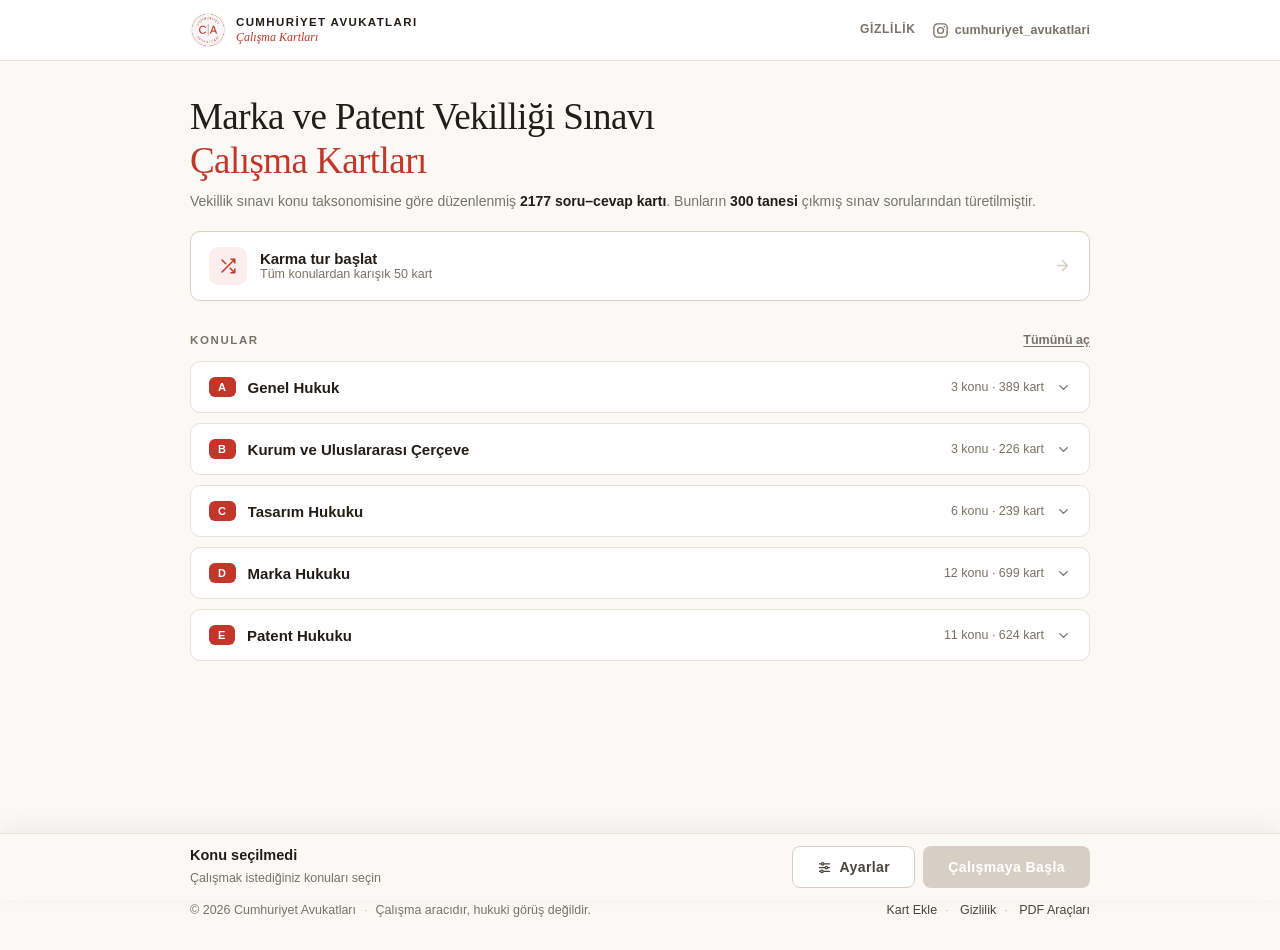
==== commit fd485fc7: "Sayfa başına tek düğmeli "Karma tur başlat" eklendi Kaldırılan üç düğmeli hızlı başlangıç şeridinin " ====
--- a/index.html
+++ b/index.html
@@ -36,6 +36,17 @@
       <p class="sayfa-alt" id="sayfa-alt"></p>
     </div>
 
+    <button type="button" class="karma" id="karma">
+      <span class="karma-ikon">
+        <svg width="18" height="18" viewBox="0 0 24 24" fill="none" stroke="currentColor" stroke-width="2" stroke-linecap="round" stroke-linejoin="round"><path d="M16 3h5v5M4 20L21 3M21 16v5h-5M15 15l6 6M4 4l5 5"/></svg>
+      </span>
+      <span class="karma-metin">
+        <strong>Karma tur başlat</strong>
+        <small id="karma-alt">Tüm konulardan karışık</small>
+      </span>
+      <svg class="karma-ok" width="17" height="17" viewBox="0 0 24 24" fill="none" stroke="currentColor" stroke-width="2.2" stroke-linecap="round" stroke-linejoin="round"><path d="M5 12h13M12 5l7 7-7 7"/></svg>
+    </button>
+
     <div class="bos-uyari hidden" id="bos-uyari">
       <strong>Henüz kart yüklenmedi.</strong>
       Kart içeriği <code>data/desteler.js</code> dosyasından okunur; biçim için
--- a/assets/css/kartlar.css
+++ b/assets/css/kartlar.css
@@ -6,7 +6,7 @@
 
 /* ---------- Sayfa başlığı ---------- */
 
-.sayfa-bas { margin-bottom: 30px; }
+.sayfa-bas { margin-bottom: 18px; }
 .sayfa-bas h1 {
   font-family: var(--serif);
   font-weight: 400;
@@ -18,6 +18,57 @@
 .sayfa-bas h1 span { color: var(--red); }
 .sayfa-alt { color: var(--muted); font-size: 14px; }
 .sayfa-alt b { color: var(--ink); font-weight: 700; }
+
+/* ---------- Karma tur ---------- */
+
+.karma {
+  display: flex;
+  align-items: center;
+  gap: 13px;
+  width: 100%;
+  margin-bottom: 30px;
+  padding: 15px 18px;
+  text-align: left;
+  background: var(--white);
+  border: 1px solid var(--line-strong);
+  border-radius: var(--radius);
+  cursor: pointer;
+  font-family: var(--sans);
+  color: var(--ink);
+  transition: border-color .13s ease, background .13s ease, box-shadow .13s ease;
+}
+.karma-ikon {
+  display: inline-flex;
+  align-items: center;
+  justify-content: center;
+  width: 38px;
+  height: 38px;
+  flex-shrink: 0;
+  border-radius: 9px;
+  background: var(--red-soft);
+  color: var(--red);
+}
+.karma-metin { display: flex; flex-direction: column; min-width: 0; }
+.karma-metin strong { font-size: 15px; font-weight: 700; letter-spacing: -.005em; }
+.karma-metin small {
+  font-size: 12.5px;
+  color: var(--muted);
+  overflow: hidden;
+  text-overflow: ellipsis;
+  white-space: nowrap;
+}
+.karma-ok { margin-left: auto; flex-shrink: 0; color: var(--line-strong); transition: color .13s ease, transform .13s ease; }
+.karma:disabled { opacity: .5; cursor: not-allowed; }
+
+@media (hover: hover) {
+  .karma:hover:not(:disabled) {
+    border-color: var(--red);
+    background: var(--red-soft);
+    box-shadow: var(--shadow);
+  }
+  .karma:hover:not(:disabled) .karma-ikon { background: var(--red); color: var(--white); }
+  .karma:hover:not(:disabled) .karma-ok { color: var(--red); transform: translateX(2px); }
+}
 
 /* ---------- Konu başlığı ---------- */
 
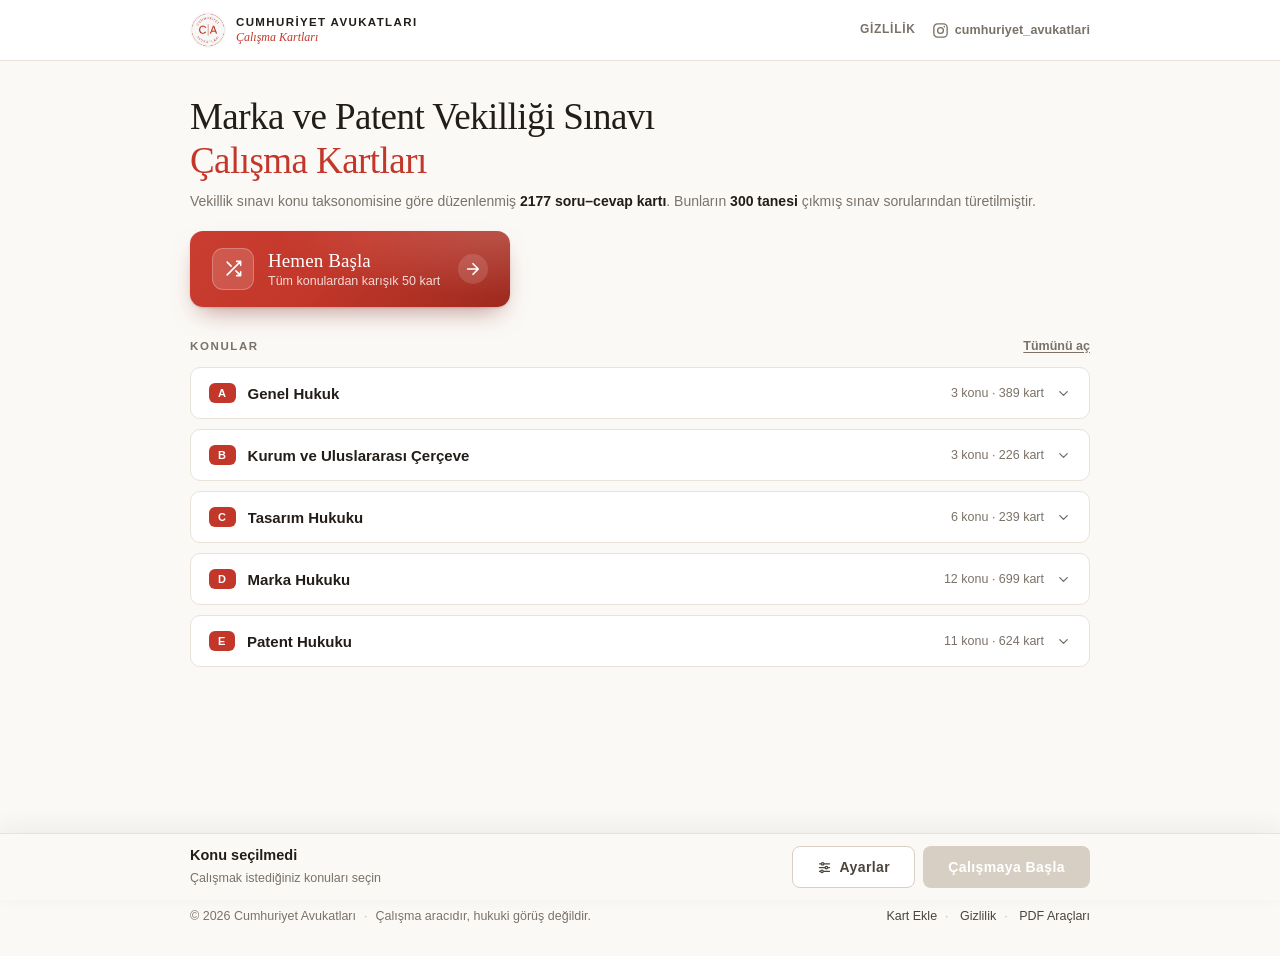
==== commit d02a555d: "Karma tur düğmesi "Hemen Başla" olarak yenilendi Ad değişti: "Karma tur başlat" → "Hemen Başla"; ne " ====
--- a/index.html
+++ b/index.html
@@ -37,14 +37,16 @@
     </div>
 
     <button type="button" class="karma" id="karma">
-      <span class="karma-ikon">
-        <svg width="18" height="18" viewBox="0 0 24 24" fill="none" stroke="currentColor" stroke-width="2" stroke-linecap="round" stroke-linejoin="round"><path d="M16 3h5v5M4 20L21 3M21 16v5h-5M15 15l6 6M4 4l5 5"/></svg>
+      <span class="karma-ikon" aria-hidden="true">
+        <svg width="19" height="19" viewBox="0 0 24 24" fill="none" stroke="currentColor" stroke-width="2" stroke-linecap="round" stroke-linejoin="round"><path d="M16 3h5v5M4 20L21 3M21 16v5h-5M15 15l6 6M4 4l5 5"/></svg>
       </span>
       <span class="karma-metin">
-        <strong>Karma tur başlat</strong>
+        <strong>Hemen Başla</strong>
         <small id="karma-alt">Tüm konulardan karışık</small>
       </span>
-      <svg class="karma-ok" width="17" height="17" viewBox="0 0 24 24" fill="none" stroke="currentColor" stroke-width="2.2" stroke-linecap="round" stroke-linejoin="round"><path d="M5 12h13M12 5l7 7-7 7"/></svg>
+      <span class="karma-ok" aria-hidden="true">
+        <svg width="18" height="18" viewBox="0 0 24 24" fill="none" stroke="currentColor" stroke-width="2.3" stroke-linecap="round" stroke-linejoin="round"><path d="M5 12h13M12 5l7 7-7 7"/></svg>
+      </span>
     </button>
 
     <div class="bos-uyari hidden" id="bos-uyari">
--- a/assets/css/kartlar.css
+++ b/assets/css/kartlar.css
@@ -22,52 +22,101 @@
 /* ---------- Karma tur ---------- */
 
 .karma {
-  display: flex;
-  align-items: center;
-  gap: 13px;
-  width: 100%;
+  position: relative;
+  display: flex;
+  align-items: center;
+  gap: 14px;
+  width: auto;              /* geniş ekranda içeriğine göre daralır */
+  max-width: 100%;
   margin-bottom: 30px;
-  padding: 15px 18px;
+  padding: 17px 22px;
   text-align: left;
-  background: var(--white);
-  border: 1px solid var(--line-strong);
-  border-radius: var(--radius);
-  cursor: pointer;
-  font-family: var(--sans);
-  color: var(--ink);
-  transition: border-color .13s ease, background .13s ease, box-shadow .13s ease;
-}
+  border: 0;
+  border-radius: 13px;
+  background: linear-gradient(135deg, #C93E30 0%, var(--red) 46%, #9E2A1F 100%);
+  color: var(--white);
+  cursor: pointer;
+  overflow: hidden;
+  font-family: var(--sans);
+  box-shadow: 0 1px 2px rgba(120, 30, 22, .18), 0 12px 26px -10px rgba(120, 30, 22, .5);
+  transition: transform .15s ease, box-shadow .15s ease;
+}
+/* sağ üstten gelen yumuşak ışık — düz kırmızıyı canlandırır */
+.karma::after {
+  content: '';
+  position: absolute;
+  inset: 0;
+  background: radial-gradient(125% 150% at 100% 0%, rgba(255, 255, 255, .17), rgba(255, 255, 255, 0) 58%);
+  pointer-events: none;
+}
+.karma > * { position: relative; z-index: 1; }
+
 .karma-ikon {
   display: inline-flex;
   align-items: center;
   justify-content: center;
-  width: 38px;
-  height: 38px;
-  flex-shrink: 0;
-  border-radius: 9px;
-  background: var(--red-soft);
-  color: var(--red);
-}
-.karma-metin { display: flex; flex-direction: column; min-width: 0; }
-.karma-metin strong { font-size: 15px; font-weight: 700; letter-spacing: -.005em; }
+  width: 42px;
+  height: 42px;
+  flex-shrink: 0;
+  border-radius: 11px;
+  background: rgba(255, 255, 255, .15);
+  border: 1px solid rgba(255, 255, 255, .24);
+  transition: background .15s ease, transform .3s ease;
+}
+
+.karma-metin { display: flex; flex-direction: column; min-width: 0; gap: 1px; }
+.karma-metin strong {
+  font-family: var(--serif);
+  font-size: 19px;
+  font-weight: 400;
+  letter-spacing: .005em;
+  line-height: 1.2;
+}
 .karma-metin small {
   font-size: 12.5px;
-  color: var(--muted);
+  color: rgba(255, 255, 255, .82);
   overflow: hidden;
   text-overflow: ellipsis;
   white-space: nowrap;
 }
-.karma-ok { margin-left: auto; flex-shrink: 0; color: var(--line-strong); transition: color .13s ease, transform .13s ease; }
-.karma:disabled { opacity: .5; cursor: not-allowed; }
+
+.karma-ok {
+  display: inline-flex;
+  align-items: center;
+  justify-content: center;
+  width: 30px;
+  height: 30px;
+  margin-left: 4px;
+  flex-shrink: 0;
+  border-radius: 50%;
+  background: rgba(255, 255, 255, .13);
+  color: var(--white);
+  transition: background .15s ease, transform .15s ease;
+}
+
+.karma:focus-visible { outline: 2px solid var(--ink); outline-offset: 3px; }
+.karma:active:not(:disabled) { transform: translateY(0); box-shadow: 0 1px 2px rgba(120, 30, 22, .2); }
+.karma:disabled {
+  background: var(--line-strong);
+  box-shadow: none;
+  cursor: not-allowed;
+  opacity: .75;
+}
 
 @media (hover: hover) {
   .karma:hover:not(:disabled) {
-    border-color: var(--red);
-    background: var(--red-soft);
-    box-shadow: var(--shadow);
+    transform: translateY(-2px);
+    box-shadow: 0 2px 4px rgba(120, 30, 22, .2), 0 18px 34px -12px rgba(120, 30, 22, .58);
   }
-  .karma:hover:not(:disabled) .karma-ikon { background: var(--red); color: var(--white); }
-  .karma:hover:not(:disabled) .karma-ok { color: var(--red); transform: translateX(2px); }
+  .karma:hover:not(:disabled) .karma-ikon { background: rgba(255, 255, 255, .24); transform: rotate(-12deg); }
+  .karma:hover:not(:disabled) .karma-ok { background: rgba(255, 255, 255, .26); transform: translateX(3px); }
+}
+
+@media (max-width: 640px) {
+  .karma { width: 100%; padding: 15px 16px; gap: 12px; }
+  .karma-ok { margin-left: auto; }
+  .karma-ikon { width: 38px; height: 38px; }
+  .karma-metin strong { font-size: 17.5px; }
 }
 
 /* ---------- Konu başlığı ---------- */
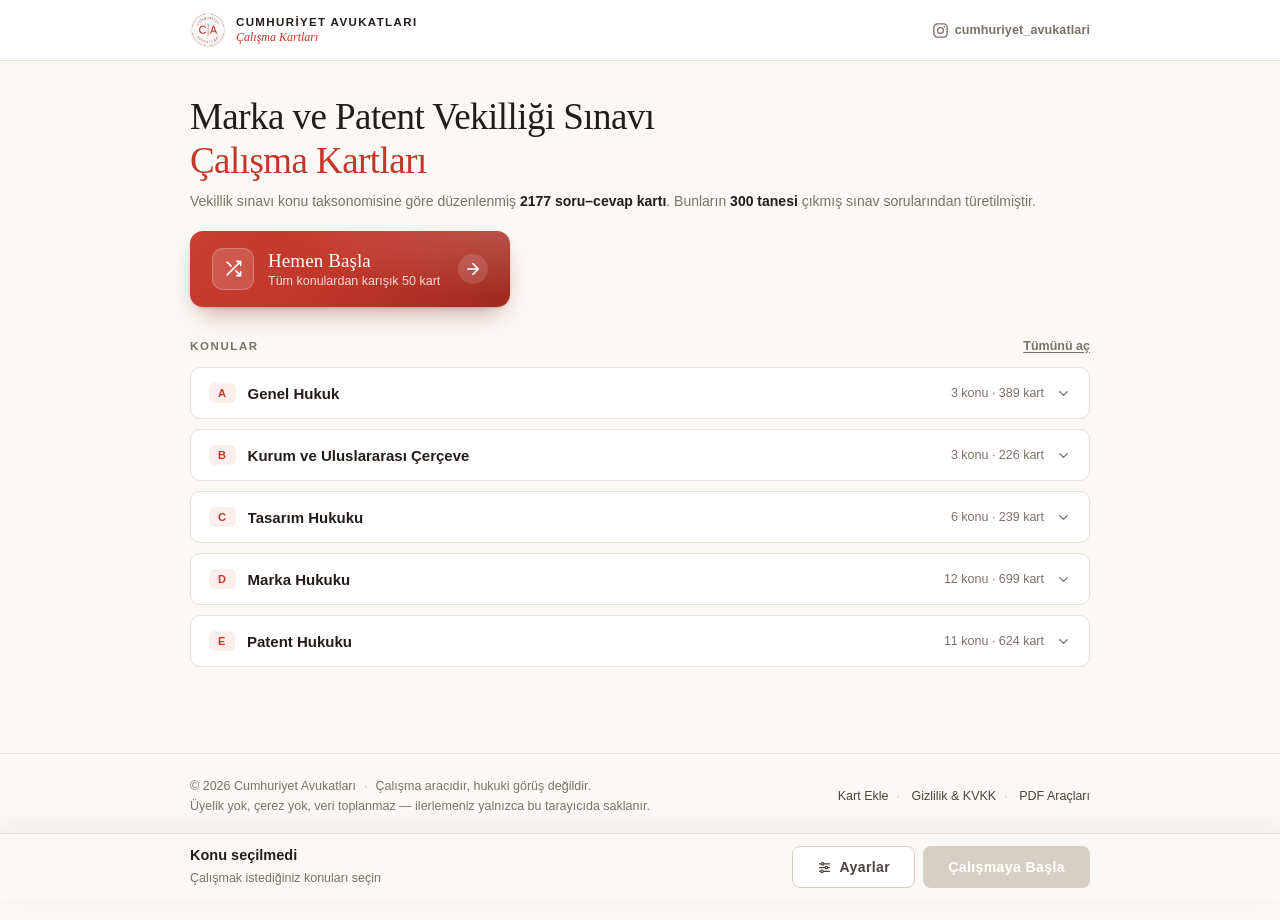
==== commit a374d44c: "Gizlilik bağlantısı başlıktan altbilgiye taşındı Veri toplanmayan bir sitede gizlilik bildirimini üs" ====
--- a/index.html
+++ b/index.html
@@ -18,7 +18,6 @@
       <span class="brand-text"><strong>CUMHUR&#304;YET AVUKATLARI</strong><small>Çalışma Kartları</small></span>
     </a>
     <div class="header-links">
-      <a href="gizlilik.html"><span class="metin">Gizlilik</span></a>
       <a class="ig-link" href="https://www.instagram.com/cumhuriyet_avukatlari" target="_blank" rel="noopener" title="Instagram: @cumhuriyet_avukatlari" aria-label="Instagram: cumhuriyet_avukatlari">
         <svg width="17" height="17" viewBox="0 0 24 24" fill="none" stroke="currentColor" stroke-width="1.9" stroke-linecap="round" stroke-linejoin="round"><rect x="2.6" y="2.6" width="18.8" height="18.8" rx="5.2"/><circle cx="12" cy="12" r="4.1"/><circle cx="17.4" cy="6.6" r="1.15" fill="currentColor" stroke="none"/></svg>
         <span class="metin">cumhuriyet_avukatlari</span>
@@ -200,10 +199,13 @@
 
 <footer class="site-footer">
   <div class="container footer-inner">
-    <span>&copy; 2026 Cumhuriyet Avukatları<span class="sep">·</span>Çalışma aracıdır, hukuki görüş değildir.</span>
+    <span>
+      &copy; 2026 Cumhuriyet Avukatları<span class="sep">·</span>Çalışma aracıdır, hukuki görüş değildir.<br>
+      Üyelik yok, çerez yok, veri toplanmaz — ilerlemeniz yalnızca bu tarayıcıda saklanır.
+    </span>
     <span>
       <a href="katki.html">Kart Ekle</a><span class="sep">·</span>
-      <a href="gizlilik.html">Gizlilik</a><span class="sep">·</span>
+      <a href="gizlilik.html">Gizlilik &amp; KVKK</a><span class="sep">·</span>
       <a href="https://ersancetin.github.io/cumhuriyet-avukatlari/" target="_blank" rel="noopener">PDF Araçları</a>
     </span>
   </div>
--- a/assets/css/style.css
+++ b/assets/css/style.css
@@ -8,6 +8,8 @@
   --red: #C2372A;
   --red-dark: #A32C20;
   --red-soft: #FBEEEC;
+  --red-line: #EDCEC8;
+  --wash: #F6F2ED;
   --ink: #221D18;
   --ink-soft: #4A443D;
   --muted: #7A7268;
--- a/assets/css/kartlar.css
+++ b/assets/css/kartlar.css
@@ -2,7 +2,7 @@
    Çalışma kartları arayüzü — konu seçimi, kart, tur özeti
    ============================================================ */
 
-main.container { padding-top: 34px; padding-bottom: 150px; }
+main.container { padding-top: 34px; padding-bottom: 20px; }
 
 /* ---------- Sayfa başlığı ---------- */
 
@@ -148,7 +148,7 @@
   transition: border-color .13s ease;
 }
 .modul.acik { border-color: var(--line-strong); }
-.modul.secili { border-color: var(--red); }
+.modul.secili { border-color: var(--red-line); }
 
 .modul-bas {
   width: 100%;
@@ -164,12 +164,12 @@
   color: var(--ink);
 }
 @media (hover: hover) {
-  .modul-bas:hover { background: var(--red-soft); }
+  .modul-bas:hover { background: var(--wash); }
 }
 .modul-kod {
   flex-shrink: 0;
-  background: var(--red);
-  color: var(--white);
+  background: var(--red-soft);
+  color: var(--red);
   border-radius: 6px;
   padding: 4px 9px;
   font-size: 11px;
@@ -191,16 +191,14 @@
   color: var(--muted);
   white-space: nowrap;
 }
-.modul-rozet {
-  flex-shrink: 0;
-  background: var(--red);
-  color: var(--white);
-  border-radius: 99px;
-  padding: 3px 9px;
-  font-size: 11.5px;
-  font-weight: 700;
-  white-space: nowrap;
-}
+/* seçim göstergesi: dolgulu rozet yerine küçük bir onay imi */
+.modul-tik {
+  flex-shrink: 0;
+  display: inline-flex;
+  align-items: center;
+  color: var(--red);
+}
+.modul-tik svg { display: block; }
 .modul-ok {
   flex-shrink: 0;
   color: var(--muted);
@@ -355,8 +353,8 @@
   gap: 12px;
   transition: border-color .13s ease, background .13s ease;
 }
-.deste-card:hover { border-color: var(--red); }
-.deste-card.selected { border-color: var(--red); background: var(--red-soft); }
+.deste-card:hover { border-color: var(--line-strong); }
+.deste-card.selected { border-color: var(--red-line); background: var(--red-soft); }
 .deste-card:disabled { opacity: .5; cursor: not-allowed; border-color: var(--line); background: var(--white); }
 
 .deste-icon {
@@ -367,7 +365,6 @@
   background: var(--red-soft);
   color: var(--red);
 }
-.deste-card.selected .deste-icon { background: var(--red); color: var(--white); }
 .deste-icon svg { display: block; }
 
 .deste-body { flex: 1; min-width: 0; }
@@ -690,4 +687,6 @@
 }
 
 /* ---------- Alt bar gizliyken sayfa boşluğu ---------- */
-body.bar-yok main.container { padding-bottom: 46px; }
+/* Yapışkan çubuk açıkken altbilgi çubuğun altında kalmasın —
+   gizlilik bağlantısı yalnızca orada olduğu için erişilebilir kalmalı. */
+body:not(.bar-yok) .site-footer { padding-bottom: 104px; }
